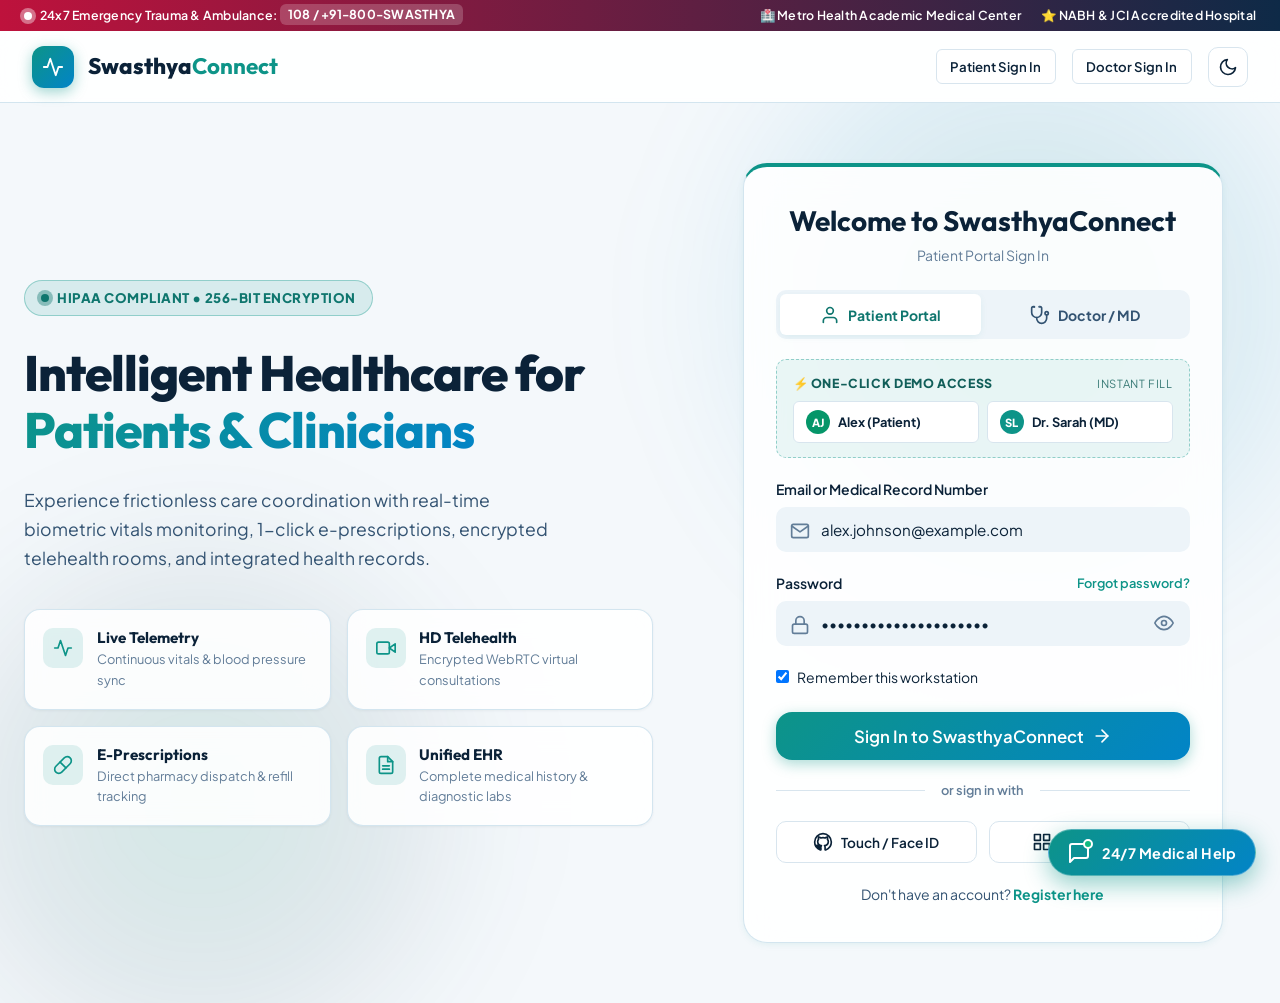
==== index.html @ ed4e7262 "style: set default theme explicitly to clean hospital light mode" ====
<!DOCTYPE html>
<html lang="en" data-theme="light">
<head>
  <meta charset="UTF-8">
  <meta name="viewport" content="width=device-width, initial-scale=1.0">
  <title>SwasthyaConnect | Modern Healthcare & Clinical Portal</title>
  <meta name="description" content="SwasthyaConnect: Unified next-generation healthcare platform for patients and physicians. Manage vitals, telehealth consultations, e-prescriptions, and medical records in real-time.">
  <link rel="stylesheet" href="css/style.css">
  <link rel="stylesheet" href="css/auth.css">
</head>
<body>

  <!-- Hospital Emergency & Accreditation Top Ticker -->
  <div class="emergency-top-ticker">
    <div class="emergency-ticker-left">
      <span class="pulse-dot" style="color: #ffffff;"></span>
      <span>24x7 Emergency Trauma & Ambulance: <strong class="emergency-ticker-phone">108 / +91-800-SWASTHYA</strong></span>
    </div>
    <div class="emergency-ticker-right">
      <span>🏥 Metro Health Academic Medical Center</span>
      <span>⭐ NABH & JCI Accredited Hospital</span>
    </div>
  </div>

  <!-- App Header -->
  <header class="app-header">
    <a href="index.html" class="brand-logo">
      <div class="brand-icon">
        <svg class="icon" style="width:22px; height:22px;" viewBox="0 0 24 24"><path d="M22 12h-4l-3 9L9 3l-3 9H2"/></svg>
      </div>
      <span>Swasthya<span style="color:var(--hospital-teal-600); font-weight:700;">Connect</span></span>
    </a>

    <div class="nav-actions">
      <a href="patient-login.html" class="btn btn-sm btn-secondary" title="Go to Patient Portal Sign In">Patient Sign In</a>
      <a href="doctor-login.html" class="btn btn-sm btn-secondary" title="Go to Doctor Portal Sign In">Doctor Sign In</a>
      <button class="btn-icon theme-toggle-btn" aria-label="Toggle Dark Mode" title="Toggle theme">
        <svg class="icon icon-moon" viewBox="0 0 24 24"><path d="M21 12.79A9 9 0 1 1 11.21 3 7 7 0 0 0 21 12.79z"/></svg>
        <svg class="icon icon-sun" style="display:none;" viewBox="0 0 24 24"><circle cx="12" cy="12" r="5"/><line x1="12" y1="1" x2="12" y2="3"/><line x1="12" y1="21" x2="12" y2="23"/><line x1="4.22" y1="4.22" x2="5.64" y2="5.64"/><line x1="18.36" y1="18.36" x2="19.78" y2="19.78"/><line x1="1" y1="12" x2="3" y2="12"/><line x1="21" y1="12" x2="23" y2="12"/><line x1="4.22" y1="19.78" x2="5.64" y2="18.36"/><line x1="18.36" y1="5.64" x2="19.78" y2="4.22"/></svg>
      </button>
    </div>
  </header>

  <!-- Main Auth Wrapper -->
  <div class="auth-wrapper">
    <div class="ambient-glow-1"></div>
    <div class="ambient-glow-2"></div>

    <main class="auth-container">
      
      <!-- Left Hero Showcase -->
      <section class="auth-hero">
        <div class="auth-hero-badge">
          <span class="pulse-dot"></span>
          <span>HIPAA COMPLIANT &bull; 256-BIT ENCRYPTION</span>
        </div>

        <h1 class="auth-hero-title">
          Intelligent Healthcare for <span class="gradient-text">Patients & Clinicians</span>
        </h1>

        <p class="auth-hero-desc">
          Experience frictionless care coordination with real-time biometric vitals monitoring, 1-click e-prescriptions, encrypted telehealth rooms, and integrated health records.
        </p>

        <div class="auth-feature-list">
          <div class="auth-feature-item">
            <div class="auth-feature-icon">
              <svg class="icon" viewBox="0 0 24 24"><path d="M22 12h-4l-3 9L9 3l-3 9H2"/></svg>
            </div>
            <div class="auth-feature-text">
              <h4>Live Telemetry</h4>
              <p>Continuous vitals & blood pressure sync</p>
            </div>
          </div>

          <div class="auth-feature-item">
            <div class="auth-feature-icon">
              <svg class="icon" viewBox="0 0 24 24"><polygon points="23 7 16 12 23 17 23 7"/><rect x="1" y="5" width="15" height="14" rx="2" ry="2"/></svg>
            </div>
            <div class="auth-feature-text">
              <h4>HD Telehealth</h4>
              <p>Encrypted WebRTC virtual consultations</p>
            </div>
          </div>

          <div class="auth-feature-item">
            <div class="auth-feature-icon">
              <svg class="icon" viewBox="0 0 24 24"><path d="m10.5 20.5 10-10a4.95 4.95 0 1 0-7-7l-10 10a4.95 4.95 0 1 0 7 7Z"/><path d="m8.5 8.5 7 7"/></svg>
            </div>
            <div class="auth-feature-text">
              <h4>E-Prescriptions</h4>
              <p>Direct pharmacy dispatch & refill tracking</p>
            </div>
          </div>

          <div class="auth-feature-item">
            <div class="auth-feature-icon">
              <svg class="icon" viewBox="0 0 24 24"><path d="M14 2H6a2 2 0 0 0-2 2v16a2 2 0 0 0 2 2h12a2 2 0 0 0 2-2V8z"/><polyline points="14 2 14 8 20 8"/><line x1="16" y1="13" x2="8" y2="13"/><line x1="16" y1="17" x2="8" y2="17"/></svg>
            </div>
            <div class="auth-feature-text">
              <h4>Unified EHR</h4>
              <p>Complete medical history & diagnostic labs</p>
            </div>
          </div>
        </div>
      </section>

      <!-- Right Auth Card -->
      <section class="auth-card-container">
        <div class="glass-panel auth-card">
          
          <div class="auth-card-header">
            <h2 class="auth-card-title">Welcome to SwasthyaConnect</h2>
            <p class="auth-card-subtitle" id="role-badge-text">Patient Portal Sign In</p>
          </div>

          <!-- Role Switcher -->
          <div class="role-tabs" role="tablist">
            <button type="button" class="role-tab-btn active" id="role-patient-btn" role="tab" aria-selected="true">
              <svg class="icon" viewBox="0 0 24 24"><path d="M20 21v-2a4 4 0 0 0-4-4H8a4 4 0 0 0-4 4v2"/><circle cx="12" cy="7" r="4"/></svg>
              <span>Patient Portal</span>
            </button>
            <button type="button" class="role-tab-btn" id="role-doctor-btn" role="tab" aria-selected="false">
              <svg class="icon" viewBox="0 0 24 24"><path d="M4.8 2.3A.3.3 0 1 0 5 2H4a2 2 0 0 0-2 2v5a6 6 0 0 0 6 6v0a6 6 0 0 0 6-6V4a2 2 0 0 0-2-2h-1a.2.2 0 1 0 .3.3"/><path d="M8 15v1a6 6 0 0 0 6 6v0a6 6 0 0 0 6-6v-4"/><circle cx="20" cy="10" r="2"/></svg>
              <span>Doctor / MD</span>
            </button>
          </div>

          <!-- Demo Quick Sign-in banner -->
          <div class="demo-quick-access">
            <div class="demo-quick-title">
              <span>⚡ One-Click Demo Access</span>
              <span style="font-size:0.7rem; font-weight:normal; opacity:0.8;">Instant Fill</span>
            </div>
            <div class="demo-buttons-grid">
              <button type="button" class="btn-demo-pill" id="demo-patient-btn">
                <span class="demo-avatar-dot dot-patient">AJ</span>
                <span>Alex (Patient)</span>
              </button>
              <button type="button" class="btn-demo-pill" id="demo-doctor-btn">
                <span class="demo-avatar-dot dot-doctor">SL</span>
                <span>Dr. Sarah (MD)</span>
              </button>
            </div>
          </div>

          <!-- Login Form -->
          <form id="login-form" autocomplete="on">
            <div class="form-group">
              <label class="form-label" for="auth-email">Email or Medical Record Number</label>
              <div class="input-with-icon">
                <span class="input-icon-left">
                  <svg class="icon" viewBox="0 0 24 24"><path d="M4 4h16c1.1 0 2 .9 2 2v12c0 1.1-.9 2-2 2H4c-1.1 0-2-.9-2-2V6c0-1.1.9-2 2-2z"/><polyline points="22,6 12,13 2,6"/></svg>
                </span>
                <input type="email" id="auth-email" class="form-control" placeholder="e.g. alex.johnson@example.com" required value="alex.johnson@example.com">
              </div>
            </div>

            <div class="form-group">
              <div class="form-label">
                <label for="auth-password">Password</label>
                <a href="#" style="font-size:0.8rem;" onclick="event.preventDefault(); PulseCareUI.openModal('forgot-modal');">Forgot password?</a>
              </div>
              <div class="input-with-icon">
                <span class="input-icon-left">
                  <svg class="icon" viewBox="0 0 24 24"><rect x="3" y="11" width="18" height="11" rx="2" ry="2"/><path d="M7 11V7a5 5 0 0 1 10 0v4"/></svg>
                </span>
                <input type="password" id="auth-password" class="form-control" placeholder="Enter your password" required value="PatientSecurePass123!">
                <button type="button" class="password-toggle-btn" id="toggle-password-btn" aria-label="Toggle password visibility">
                  <svg class="icon" viewBox="0 0 24 24"><path d="M1 12s4-8 11-8 11 8 11 8-4 8-11 8-11-8-11-8z"/><circle cx="12" cy="12" r="3"/></svg>
                </button>
              </div>
            </div>

            <div style="display:flex; align-items:center; justify-content:space-between; margin-bottom: 1.5rem; font-size: 0.875rem;">
              <label style="display:flex; align-items:center; gap: 0.5rem; cursor:pointer;">
                <input type="checkbox" id="remember-me" checked>
                <span>Remember this workstation</span>
              </label>
            </div>

            <button type="submit" class="btn btn-primary btn-lg" style="width: 100%;">
              <span>Sign In to SwasthyaConnect</span>
              <svg class="icon" viewBox="0 0 24 24"><line x1="5" y1="12" x2="19" y2="12"/><polyline points="12 5 19 12 12 19"/></svg>
            </button>
          </form>

          <div class="auth-divider">or sign in with</div>

          <div class="social-auth-grid">
            <button type="button" class="btn-social" id="biometric-login-btn">
              <svg class="icon" style="color:var(--primary-600);" viewBox="0 0 24 24"><path d="M12 2a10 10 0 0 0-10 10c0 4.42 2.87 8.17 6.84 9.5.5.08.66-.23.66-.5v-1.69c-2.77.6-3.36-1.34-3.36-1.34-.46-1.16-1.11-1.47-1.11-1.47-.91-.62.07-.6.07-.6 1 .07 1.53 1.03 1.53 1.03.87 1.52 2.34 1.07 2.91.83.1-.65.35-1.09.63-1.34-2.22-.25-4.55-1.11-4.55-4.92 0-1.11.38-2 1.03-2.71-.1-.25-.45-1.29.1-2.64 0 0 .84-.27 2.75 1.02.79-.22 1.65-.33 2.5-.33.85 0 1.71.11 2.5.33 1.91-1.29 2.75-1.02 2.75-1.02.55 1.35.2 2.39.1 2.64.65.71 1.03 1.6 1.03 2.71 0 3.82-2.34 4.66-4.57 4.91.36.31.69.92.69 1.85V21c0 .27.16.59.67.5C19.14 20.16 22 16.42 22 12A10 10 0 0 0 12 2z"/></svg>
              <span>Touch / Face ID</span>
            </button>
            <button type="button" class="btn-social" onclick="PulseCareUI.showToast('SSO Redirect', 'Redirecting to Hospital Active Directory SSO...', 'info')">
              <svg class="icon" style="color:var(--accent-emerald);" viewBox="0 0 24 24"><rect x="3" y="3" width="7" height="7"/><rect x="14" y="3" width="7" height="7"/><rect x="14" y="14" width="7" height="7"/><rect x="3" y="14" width="7" height="7"/></svg>
              <span>Hospital SSO</span>
            </button>
          </div>

          <div class="auth-footer-text">
            Don't have an account? 
            <a href="#" style="font-weight:700;" onclick="event.preventDefault(); PulseCareUI.openModal('register-modal');">Register here</a>
          </div>

        </div>
      </section>

    </main>
  </div>

  <!-- Register Modal -->
  <div class="modal-overlay" id="register-modal">
    <div class="modal-content">
      <div class="modal-header">
        <h3 class="modal-title">Create SwasthyaConnect Account</h3>
        <button class="btn-icon" data-close-modal="register-modal" aria-label="Close modal">
          <svg class="icon" viewBox="0 0 24 24"><line x1="18" y1="6" x2="6" y2="18"/><line x1="6" y1="6" x2="18" y2="18"/></svg>
        </button>
      </div>
      <form id="register-form">
        <div class="modal-body">
          <div class="form-group">
            <label class="form-label" for="reg-name">Full Legal Name</label>
            <input type="text" id="reg-name" class="form-control" placeholder="e.g. Alex Johnson" required>
          </div>
          <div class="form-group">
            <label class="form-label" for="reg-email">Email Address</label>
            <input type="email" id="reg-email" class="form-control" placeholder="name@domain.com" required>
          </div>
          <div class="form-group">
            <label class="form-label" for="reg-role">Account Type</label>
            <select id="reg-role" class="form-control">
              <option value="patient">Patient Care Portal</option>
              <option value="doctor">Doctor / Clinician Portal</option>
            </select>
          </div>
          <div class="form-group">
            <label class="form-label" for="reg-password">Create Secure Password</label>
            <input type="password" id="reg-password" class="form-control" placeholder="Minimum 8 characters with numbers & symbols" required>
          </div>
        </div>
        <div class="modal-footer">
          <button type="button" class="btn btn-secondary" data-close-modal="register-modal">Cancel</button>
          <button type="submit" class="btn btn-primary">Complete Registration</button>
        </div>
      </form>
    </div>
  </div>

  <!-- Forgot Password Modal -->
  <div class="modal-overlay" id="forgot-modal">
    <div class="modal-content">
      <div class="modal-header">
        <h3 class="modal-title">Reset Security Credentials</h3>
        <button class="btn-icon" data-close-modal="forgot-modal" aria-label="Close modal">
          <svg class="icon" viewBox="0 0 24 24"><line x1="18" y1="6" x2="6" y2="18"/><line x1="6" y1="6" x2="18" y2="18"/></svg>
        </button>
      </div>
      <div class="modal-body">
        <p style="margin-bottom: 1.25rem;">Enter the verified email address associated with your medical chart or staff ID. We will send you an encrypted verification code.</p>
        <div class="form-group">
          <label class="form-label">Registered Email</label>
          <input type="email" class="form-control" placeholder="e.g. alex.johnson@example.com" value="alex.johnson@example.com">
        </div>
      </div>
      <div class="modal-footer">
        <button type="button" class="btn btn-secondary" data-close-modal="forgot-modal">Cancel</button>
        <button type="button" class="btn btn-primary" onclick="PulseCareUI.closeModal('forgot-modal'); PulseCareUI.showToast('Reset Link Dispatched', 'Password reset instructions sent to your email inbox.', 'info');">Send Reset Link</button>
      </div>
    </div>
  </div>

  <!-- Toast Container -->
  <div id="toast-container"></div>

  <!-- Scripts -->
  <script src="js/store.js"></script>
  <script src="js/theme.js"></script>
  <script src="js/auth.js"></script>
  <script src="js/chat-assistant.js"></script>
</body>
</html>
---- css/style.css ----
/* ==========================================================================
   SwasthyaConnect - Premium Hospital & Clinical Health System Design System
   ========================================================================== */

@import url('https://fonts.googleapis.com/css2?family=Outfit:wght@400;500;600;700;800&family=Plus+Jakarta+Sans:wght@300;400;500;600;700;800&display=swap');

:root {
  /* Hospital Color Palette - Clinical Surgical Teal, Healing Emerald, Medical Sapphire & Emergency Red */
  --hospital-teal-50: #f0fdfa;
  --hospital-teal-100: #ccfbf1;
  --hospital-teal-200: #99f6e4;
  --hospital-teal-300: #5eead4;
  --hospital-teal-400: #2dd4bf;
  --hospital-teal-500: #14b8a6;
  --hospital-teal-600: #0d9488;
  --hospital-teal-700: #0f766e;
  --hospital-teal-800: #115e59;
  --hospital-teal-900: #134e4a;

  --hospital-blue: #0284c7;
  --hospital-navy: #0e2a47;
  --hospital-cross-red: #e11d48;
  --hospital-healing-green: #059669;

  /* Primary Gradients */
  --primary-gradient: linear-gradient(135deg, #0d9488 0%, #0284c7 100%);
  --primary-gradient-hover: linear-gradient(135deg, #0f766e 0%, #0369a1 100%);
  --accent-emerald-gradient: linear-gradient(135deg, #059669 0%, #10b981 100%);
  --hospital-red-gradient: linear-gradient(135deg, #e11d48 0%, #be123c 100%);
  --emergency-gradient: linear-gradient(135deg, #be123c 0%, #dc2626 100%);

  /* Neutrals - Hospital Clean Light Mode */
  --bg-body: #f4f8fb;
  --bg-surface: #ffffff;
  --bg-surface-elevated: #ffffff;
  --bg-surface-glass: rgba(255, 255, 255, 0.88);
  --bg-surface-glass-border: rgba(204, 225, 237, 0.85);
  --bg-input: #edf4f9;
  --bg-hover: #e6f2f9;

  --text-primary: #0b2238;
  --text-secondary: #335372;
  --text-muted: #627d98;
  --text-inverse: #ffffff;

  --border-light: #d8e5ee;
  --border-subtle: #b6cddc;

  /* Hospital Shadows */
  --shadow-xs: 0 1px 3px rgba(11, 34, 56, 0.05);
  --shadow-sm: 0 2px 8px -2px rgba(13, 148, 136, 0.12);
  --shadow-md: 0 8px 24px -4px rgba(11, 34, 56, 0.08);
  --shadow-lg: 0 16px 36px -6px rgba(11, 34, 56, 0.14);
  --shadow-glow: 0 0 24px rgba(13, 148, 136, 0.25);
  --shadow-cross: 0 0 16px rgba(225, 29, 72, 0.35);

  /* Radii */
  --radius-xs: 6px;
  --radius-sm: 10px;
  --radius-md: 16px;
  --radius-lg: 24px;
  --radius-full: 9999px;

  /* Transitions */
  --transition-fast: 150ms cubic-bezier(0.4, 0, 0.2, 1);
  --transition-normal: 250ms cubic-bezier(0.4, 0, 0.2, 1);
  --transition-slow: 400ms cubic-bezier(0.4, 0, 0.2, 1);

  /* Typography */
  --font-sans: 'Plus Jakarta Sans', -apple-system, BlinkMacSystemFont, 'Segoe UI', Roboto, sans-serif;
  --font-heading: 'Outfit', 'Plus Jakarta Sans', sans-serif;
}

[data-theme="dark"] {
  --bg-body: #06111c;
  --bg-surface: #0c1e30;
  --bg-surface-elevated: #132a42;
  --bg-surface-glass: rgba(12, 30, 48, 0.88);
  --bg-surface-glass-border: rgba(30, 58, 86, 0.7);
  --bg-input: #132a42;
  --bg-hover: #1b3856;

  --text-primary: #f0f7ff;
  --text-secondary: #bcd4ea;
  --text-muted: #7395b4;
  --text-inverse: #06111c;

  --border-light: #1b3856;
  --border-subtle: #294d71;

  --shadow-xs: 0 1px 2px 0 rgba(0, 0, 0, 0.4);
  --shadow-sm: 0 4px 12px -2px rgba(0, 0, 0, 0.5);
  --shadow-md: 0 10px 30px -4px rgba(0, 0, 0, 0.6);
  --shadow-lg: 0 20px 40px -8px rgba(0, 0, 0, 0.7);
  --shadow-glow: 0 0 30px rgba(13, 148, 136, 0.35);
}

/* Base Reset */
*, *::before, *::after {
  box-sizing: border-box;
  margin: 0;
  padding: 0;
}

html {
  font-size: 16px;
  scroll-behavior: smooth;
  -webkit-font-smoothing: antialiased;
}

body {
  font-family: var(--font-sans);
  background-color: var(--bg-body);
  color: var(--text-primary);
  line-height: 1.6;
  min-height: 100vh;
  transition: background-color var(--transition-normal), color var(--transition-normal);
  overflow-x: hidden;
}

/* Hospital Cross Icon Badge */
.medical-cross-icon {
  position: relative;
  display: inline-block;
  width: 20px;
  height: 20px;
}
.medical-cross-icon::before,
.medical-cross-icon::after {
  content: '';
  position: absolute;
  background: currentColor;
  border-radius: 2px;
}
.medical-cross-icon::before {
  top: 3px;
  bottom: 3px;
  left: 7px;
  right: 7px;
}
.medical-cross-icon::after {
  top: 7px;
  bottom: 7px;
  left: 3px;
  right: 3px;
}

h1, h2, h3, h4, h5, h6 {
  font-family: var(--font-heading);
  color: var(--text-primary);
  font-weight: 700;
  line-height: 1.25;
}

p {
  color: var(--text-secondary);
}

a {
  color: var(--hospital-teal-600);
  text-decoration: none;
  transition: color var(--transition-fast);
}
a:hover {
  color: var(--hospital-teal-700);
}

button, input, select, textarea {
  font-family: inherit;
  font-size: 0.95rem;
  outline: none;
  border: none;
}

button {
  cursor: pointer;
  user-select: none;
}

/* Emergency Banner Top bar */
.emergency-top-ticker {
  background: linear-gradient(90deg, #be123c 0%, #0e2a47 100%);
  color: #ffffff;
  padding: 0.35rem 1.5rem;
  font-size: 0.775rem;
  display: flex;
  align-items: center;
  justify-content: space-between;
  font-weight: 600;
  letter-spacing: 0.02em;
}

.emergency-ticker-left {
  display: flex;
  align-items: center;
  gap: 0.5rem;
}

.emergency-ticker-right {
  display: flex;
  align-items: center;
  gap: 1.25rem;
}

.emergency-ticker-phone {
  background: rgba(255, 255, 255, 0.2);
  padding: 0.15rem 0.5rem;
  border-radius: var(--radius-xs);
  font-weight: 700;
}

/* Glass Panel with Hospital Border */
.glass-panel {
  background: var(--bg-surface-glass);
  backdrop-filter: blur(18px);
  -webkit-backdrop-filter: blur(18px);
  border: 1px solid var(--bg-surface-glass-border);
  border-radius: var(--radius-md);
  box-shadow: var(--shadow-sm);
  transition: transform var(--transition-fast), box-shadow var(--transition-fast);
}

.glass-panel:hover {
  box-shadow: var(--shadow-md);
}

/* Hospital Buttons */
.btn {
  display: inline-flex;
  align-items: center;
  justify-content: center;
  gap: 0.5rem;
  padding: 0.65rem 1.25rem;
  border-radius: var(--radius-sm);
  font-weight: 600;
  font-size: 0.925rem;
  transition: all var(--transition-fast);
  text-align: center;
  white-space: nowrap;
}

.btn-primary {
  background: var(--primary-gradient);
  color: #ffffff;
  box-shadow: 0 4px 14px rgba(13, 148, 136, 0.35);
}
.btn-primary:hover {
  background: var(--primary-gradient-hover);
  transform: translateY(-2px);
  box-shadow: 0 6px 20px rgba(13, 148, 136, 0.45);
}
.btn-primary:active {
  transform: translateY(0);
}

.btn-secondary {
  background: var(--bg-surface-elevated);
  color: var(--text-primary);
  border: 1px solid var(--border-light);
}
.btn-secondary:hover {
  background: var(--bg-hover);
  border-color: var(--border-subtle);
  transform: translateY(-1px);
}

.btn-emerald {
  background: var(--accent-emerald-gradient);
  color: #ffffff;
  box-shadow: 0 4px 14px rgba(5, 150, 105, 0.35);
}
.btn-emerald:hover {
  transform: translateY(-2px);
  box-shadow: 0 6px 20px rgba(5, 150, 105, 0.45);
}

.btn-danger {
  background: var(--emergency-gradient);
  color: #ffffff;
  box-shadow: 0 4px 14px rgba(225, 29, 72, 0.35);
}
.btn-danger:hover {
  filter: brightness(1.1);
  transform: translateY(-1px);
}

.btn-outline {
  background: transparent;
  color: var(--hospital-teal-700);
  border: 1.5px solid var(--hospital-teal-600);
}
.btn-outline:hover {
  background: var(--hospital-teal-50);
  color: var(--hospital-teal-900);
}
[data-theme="dark"] .btn-outline {
  color: var(--hospital-teal-300);
  border-color: var(--hospital-teal-400);
}
[data-theme="dark"] .btn-outline:hover {
  background: rgba(13, 148, 136, 0.15);
}

.btn-sm {
  padding: 0.4rem 0.85rem;
  font-size: 0.825rem;
  border-radius: var(--radius-xs);
}

.btn-lg {
  padding: 0.85rem 1.75rem;
  font-size: 1.05rem;
  border-radius: var(--radius-md);
}

.btn-icon {
  width: 40px;
  height: 40px;
  padding: 0;
  border-radius: var(--radius-sm);
  display: flex;
  align-items: center;
  justify-content: center;
  background: var(--bg-surface-elevated);
  color: var(--text-primary);
  border: 1px solid var(--border-light);
}
.btn-icon:hover {
  background: var(--bg-hover);
  color: var(--hospital-teal-600);
}

/* Badges & Tags */
.badge {
  display: inline-flex;
  align-items: center;
  gap: 0.35rem;
  padding: 0.25rem 0.75rem;
  font-size: 0.75rem;
  font-weight: 700;
  border-radius: var(--radius-full);
  text-transform: uppercase;
  letter-spacing: 0.04em;
}

.badge-primary {
  background: rgba(13, 148, 136, 0.14);
  color: #0d9488;
}
.badge-emerald, .badge-success {
  background: rgba(5, 150, 105, 0.14);
  color: #059669;
}
.badge-amber, .badge-warning {
  background: rgba(245, 158, 11, 0.14);
  color: #d97706;
}
.badge-rose, .badge-danger {
  background: rgba(225, 29, 72, 0.14);
  color: #e11d48;
}
.badge-purple {
  background: rgba(2, 132, 199, 0.14);
  color: #0284c7;
}

.pulse-dot {
  width: 8px;
  height: 8px;
  border-radius: 50%;
  background: currentColor;
  position: relative;
}
.pulse-dot::after {
  content: '';
  position: absolute;
  top: -4px;
  left: -4px;
  width: 16px;
  height: 16px;
  border-radius: 50%;
  background: currentColor;
  opacity: 0.4;
  animation: ping 1.5s cubic-bezier(0, 0, 0.2, 1) infinite;
}

@keyframes ping {
  75%, 100% {
    transform: scale(2);
    opacity: 0;
  }
}

/* Form Controls */
.form-group {
  display: flex;
  flex-direction: column;
  gap: 0.4rem;
  margin-bottom: 1.25rem;
  text-align: left;
}

.form-label {
  font-size: 0.875rem;
  font-weight: 600;
  color: var(--text-primary);
  display: flex;
  align-items: center;
  justify-content: space-between;
}

.form-control {
  width: 100%;
  padding: 0.75rem 1rem;
  border-radius: var(--radius-sm);
  background: var(--bg-input);
  border: 1.5px solid transparent;
  color: var(--text-primary);
  font-size: 0.95rem;
  transition: all var(--transition-fast);
}

.form-control:focus {
  background: var(--bg-surface);
  border-color: var(--hospital-teal-600);
  box-shadow: 0 0 0 3px rgba(13, 148, 136, 0.2);
}

.form-control::placeholder {
  color: var(--text-muted);
}

/* Modals */
.modal-overlay {
  position: fixed;
  inset: 0;
  background: rgba(6, 17, 28, 0.7);
  backdrop-filter: blur(8px);
  -webkit-backdrop-filter: blur(8px);
  display: flex;
  align-items: center;
  justify-content: center;
  z-index: 1000;
  opacity: 0;
  pointer-events: none;
  transition: opacity var(--transition-normal);
  padding: 1rem;
}

.modal-overlay.active {
  opacity: 1;
  pointer-events: auto;
}

.modal-content {
  background: var(--bg-surface);
  border: 1px solid var(--border-light);
  border-radius: var(--radius-lg);
  max-width: 580px;
  width: 100%;
  max-height: 90vh;
  overflow-y: auto;
  box-shadow: var(--shadow-lg);
  transform: translateY(20px) scale(0.97);
  transition: transform var(--transition-normal);
}

.modal-overlay.active .modal-content {
  transform: translateY(0) scale(1);
}

.modal-header {
  padding: 1.25rem 1.5rem;
  border-bottom: 1px solid var(--border-light);
  display: flex;
  align-items: center;
  justify-content: space-between;
}

.modal-title {
  font-size: 1.25rem;
  font-weight: 700;
}

.modal-body {
  padding: 1.5rem;
}

.modal-footer {
  padding: 1rem 1.5rem;
  border-top: 1px solid var(--border-light);
  display: flex;
  justify-content: flex-end;
  gap: 0.75rem;
}

/* Toast Notification */
#toast-container {
  position: fixed;
  bottom: 24px;
  right: 24px;
  display: flex;
  flex-direction: column;
  gap: 12px;
  z-index: 2000;
  pointer-events: none;
}

.toast {
  pointer-events: auto;
  min-width: 300px;
  max-width: 420px;
  padding: 1rem 1.25rem;
  background: var(--bg-surface-elevated);
  border: 1px solid var(--border-light);
  border-radius: var(--radius-md);
  box-shadow: var(--shadow-md);
  display: flex;
  align-items: flex-start;
  gap: 0.75rem;
  transform: translateX(120%);
  transition: transform var(--transition-normal), opacity var(--transition-normal);
  opacity: 0;
}

.toast.show {
  transform: translateX(0);
  opacity: 1;
}

.toast-icon {
  width: 24px;
  height: 24px;
  flex-shrink: 0;
}
.toast.toast-success .toast-icon { color: var(--hospital-healing-green); }
.toast.toast-error .toast-icon { color: var(--hospital-cross-red); }
.toast.toast-info .toast-icon { color: var(--hospital-teal-600); }

.toast-content {
  flex: 1;
}

.toast-title {
  font-weight: 700;
  font-size: 0.9rem;
  margin-bottom: 2px;
  color: var(--text-primary);
}

.toast-message {
  font-size: 0.825rem;
  color: var(--text-secondary);
}

/* Hospital Navigation Header */
.app-header {
  position: sticky;
  top: 0;
  z-index: 100;
  background: var(--bg-surface-glass);
  backdrop-filter: blur(16px);
  -webkit-backdrop-filter: blur(16px);
  border-bottom: 1px solid var(--bg-surface-glass-border);
  height: 72px;
  display: flex;
  align-items: center;
  justify-content: space-between;
  padding: 0 2rem;
  transition: background-color var(--transition-normal);
}

.brand-logo {
  display: flex;
  align-items: center;
  gap: 0.85rem;
  font-family: var(--font-heading);
  font-size: 1.4rem;
  font-weight: 800;
  color: var(--text-primary);
  text-decoration: none;
}

.brand-icon {
  width: 42px;
  height: 42px;
  border-radius: 12px;
  background: var(--primary-gradient);
  display: flex;
  align-items: center;
  justify-content: center;
  color: #ffffff;
  box-shadow: 0 4px 14px rgba(13, 148, 136, 0.4);
}

.nav-actions {
  display: flex;
  align-items: center;
  gap: 1rem;
}

/* SVG Utilities */
.icon {
  display: inline-block;
  width: 1.25rem;
  height: 1.25rem;
  stroke-width: 2;
  stroke: currentColor;
  fill: none;
  stroke-linecap: round;
  stroke-linejoin: round;
  vertical-align: middle;
}

/* Animations */
@keyframes fadeIn {
  from { opacity: 0; transform: translateY(8px); }
  to { opacity: 1; transform: translateY(0); }
}

.animate-fade-in {
  animation: fadeIn 0.4s ease-out forwards;
}

/* Responsive adjustments */
@media (max-width: 768px) {
  .app-header {
    padding: 0 1rem;
    height: 64px;
  }
  .emergency-top-ticker {
    display: none;
  }
  #toast-container {
    left: 16px;
    right: 16px;
    bottom: 16px;
  }
  .toast {
    min-width: unset;
    width: 100%;
  }
}
---- css/auth.css ----
/* ==========================================================================
   SwasthyaConnect - Hospital Authentication Gateway Styles (css/auth.css)
   ========================================================================== */

.auth-wrapper {
  min-height: 100vh;
  display: flex;
  position: relative;
  overflow: hidden;
  background: var(--bg-body);
}

/* Ambient Hospital Cyan & Surgical Teal Glows */
.ambient-glow-1 {
  position: absolute;
  width: 700px;
  height: 700px;
  top: -150px;
  right: -100px;
  background: radial-gradient(circle, rgba(13, 148, 136, 0.18) 0%, rgba(2, 132, 199, 0.08) 50%, transparent 70%);
  border-radius: 50%;
  filter: blur(60px);
  pointer-events: none;
  z-index: 0;
  animation: floatOrb 12s ease-in-out infinite alternate;
}

.ambient-glow-2 {
  position: absolute;
  width: 600px;
  height: 600px;
  bottom: -100px;
  left: -100px;
  background: radial-gradient(circle, rgba(5, 150, 105, 0.15) 0%, rgba(14, 42, 71, 0.08) 50%, transparent 70%);
  border-radius: 50%;
  filter: blur(60px);
  pointer-events: none;
  z-index: 0;
  animation: floatOrb 10s ease-in-out infinite alternate-reverse;
}

@keyframes floatOrb {
  0% { transform: translateY(0) scale(1); }
  100% { transform: translateY(40px) scale(1.08); }
}

/* Grid Layout */
.auth-container {
  position: relative;
  z-index: 1;
  width: 100%;
  max-width: 1280px;
  margin: 0 auto;
  padding: 2.5rem 1.5rem;
  display: grid;
  grid-template-columns: 1.15fr 1fr;
  gap: 3.5rem;
  align-items: center;
  min-height: 100vh;
}

/* Left Hero Showcase */
.auth-hero {
  display: flex;
  flex-direction: column;
  gap: 1.75rem;
  padding: 1rem 0;
}

.auth-hero-badge {
  display: inline-flex;
  align-items: center;
  gap: 0.5rem;
  padding: 0.4rem 1rem;
  background: rgba(13, 148, 136, 0.12);
  border: 1.5px solid rgba(13, 148, 136, 0.35);
  border-radius: var(--radius-full);
  color: var(--hospital-teal-700);
  font-size: 0.825rem;
  font-weight: 800;
  letter-spacing: 0.04em;
  width: fit-content;
}
[data-theme="dark"] .auth-hero-badge {
  color: var(--hospital-teal-300);
  background: rgba(13, 148, 136, 0.2);
}

.auth-hero-title {
  font-size: 3.1rem;
  font-weight: 800;
  letter-spacing: -0.02em;
  line-height: 1.15;
}

.auth-hero-title .gradient-text {
  background: var(--primary-gradient);
  -webkit-background-clip: text;
  -webkit-text-fill-color: transparent;
}

.auth-hero-desc {
  font-size: 1.1rem;
  line-height: 1.65;
  color: var(--text-secondary);
  max-width: 540px;
}

.auth-feature-list {
  display: grid;
  grid-template-columns: repeat(2, 1fr);
  gap: 1rem;
  margin-top: 0.5rem;
}

.auth-feature-item {
  display: flex;
  align-items: flex-start;
  gap: 0.85rem;
  padding: 1.15rem;
  background: var(--bg-surface-glass);
  border: 1px solid var(--bg-surface-glass-border);
  border-radius: var(--radius-md);
  backdrop-filter: blur(12px);
  box-shadow: var(--shadow-xs);
  transition: transform var(--transition-fast), border-color var(--transition-fast);
}

.auth-feature-item:hover {
  transform: translateY(-2px);
  border-color: var(--hospital-teal-400);
}

.auth-feature-icon {
  width: 40px;
  height: 40px;
  border-radius: 10px;
  background: rgba(13, 148, 136, 0.12);
  color: var(--hospital-teal-600);
  display: flex;
  align-items: center;
  justify-content: center;
  flex-shrink: 0;
}

.auth-feature-text h4 {
  font-size: 0.95rem;
  margin-bottom: 2px;
}
.auth-feature-text p {
  font-size: 0.8rem;
  color: var(--text-muted);
}

/* Right Auth Card */
.auth-card-container {
  display: flex;
  flex-direction: column;
  gap: 1.5rem;
  max-width: 480px;
  margin: 0 auto;
  width: 100%;
}

.auth-card {
  padding: 2.25rem 2rem;
  position: relative;
  overflow: hidden;
  border-radius: var(--radius-lg);
  border-top: 4px solid var(--hospital-teal-600);
}

.auth-card-header {
  margin-bottom: 1.5rem;
  text-align: center;
}

.auth-card-title {
  font-size: 1.75rem;
  margin-bottom: 0.35rem;
}

.auth-card-subtitle {
  font-size: 0.875rem;
  color: var(--text-muted);
}

/* Role Selector Segmented Tabs */
.role-tabs {
  display: grid;
  grid-template-columns: repeat(2, 1fr);
  background: var(--bg-input);
  padding: 4px;
  border-radius: var(--radius-sm);
  margin-bottom: 1.25rem;
  gap: 4px;
}

.role-tab-btn {
  display: flex;
  align-items: center;
  justify-content: center;
  gap: 0.5rem;
  padding: 0.65rem 1rem;
  border-radius: var(--radius-xs);
  background: transparent;
  color: var(--text-secondary);
  font-weight: 700;
  font-size: 0.875rem;
  transition: all var(--transition-fast);
}

.role-tab-btn.active {
  background: var(--bg-surface);
  color: var(--hospital-teal-700);
  box-shadow: var(--shadow-sm);
}

[data-theme="dark"] .role-tab-btn.active {
  color: var(--hospital-teal-300);
}

/* Quick Demo Switcher Banner */
.demo-quick-access {
  background: rgba(13, 148, 136, 0.08);
  border: 1.5px dashed rgba(13, 148, 136, 0.4);
  border-radius: var(--radius-sm);
  padding: 0.85rem 1rem;
  margin-bottom: 1.25rem;
}

.demo-quick-title {
  font-size: 0.775rem;
  text-transform: uppercase;
  letter-spacing: 0.05em;
  font-weight: 800;
  color: var(--hospital-teal-800);
  margin-bottom: 0.5rem;
  display: flex;
  align-items: center;
  justify-content: space-between;
}
[data-theme="dark"] .demo-quick-title {
  color: var(--hospital-teal-300);
}

.demo-buttons-grid {
  display: grid;
  grid-template-columns: 1fr 1fr;
  gap: 0.5rem;
}

.btn-demo-pill {
  display: flex;
  align-items: center;
  gap: 0.5rem;
  padding: 0.5rem 0.75rem;
  background: var(--bg-surface);
  border: 1px solid var(--border-light);
  border-radius: var(--radius-xs);
  font-size: 0.8rem;
  font-weight: 700;
  color: var(--text-primary);
  transition: all var(--transition-fast);
  text-align: left;
}

.btn-demo-pill:hover {
  border-color: var(--hospital-teal-600);
  background: var(--hospital-teal-50);
  color: var(--hospital-teal-900);
}

[data-theme="dark"] .btn-demo-pill:hover {
  background: rgba(13, 148, 136, 0.2);
  color: var(--hospital-teal-200);
}

.demo-avatar-dot {
  width: 24px;
  height: 24px;
  border-radius: 50%;
  display: flex;
  align-items: center;
  justify-content: center;
  font-size: 0.7rem;
  font-weight: 800;
  color: #fff;
  flex-shrink: 0;
}
.dot-doctor { background: var(--hospital-teal-600); }
.dot-patient { background: var(--hospital-healing-green); }

/* Input with icon wrapper */
.input-with-icon {
  position: relative;
  display: flex;
  align-items: center;
}

.input-with-icon .input-icon-left {
  position: absolute;
  left: 14px;
  color: var(--text-muted);
  pointer-events: none;
}

.input-with-icon .form-control {
  padding-left: 2.75rem;
  padding-right: 2.75rem;
}

.password-toggle-btn {
  position: absolute;
  right: 12px;
  background: none;
  border: none;
  color: var(--text-muted);
  cursor: pointer;
  padding: 4px;
  display: flex;
  align-items: center;
  justify-content: center;
}
.password-toggle-btn:hover {
  color: var(--text-primary);
}

/* Social Login Divider */
.auth-divider {
  display: flex;
  align-items: center;
  gap: 1rem;
  margin: 1.25rem 0;
  color: var(--text-muted);
  font-size: 0.8rem;
  font-weight: 600;
}

.auth-divider::before, .auth-divider::after {
  content: '';
  flex: 1;
  height: 1px;
  background: var(--border-light);
}

.social-auth-grid {
  display: grid;
  grid-template-columns: 1fr 1fr;
  gap: 0.75rem;
}

.btn-social {
  display: flex;
  align-items: center;
  justify-content: center;
  gap: 0.5rem;
  padding: 0.65rem;
  background: var(--bg-surface-elevated);
  border: 1px solid var(--border-light);
  border-radius: var(--radius-sm);
  font-weight: 600;
  font-size: 0.85rem;
  color: var(--text-primary);
  transition: all var(--transition-fast);
}

.btn-social:hover {
  background: var(--bg-hover);
  border-color: var(--border-subtle);
}

.auth-footer-text {
  text-align: center;
  font-size: 0.875rem;
  margin-top: 1.25rem;
  color: var(--text-secondary);
}

/* Responsive */
@media (max-width: 960px) {
  .auth-container {
    grid-template-columns: 1fr;
    gap: 2rem;
    padding-top: 1rem;
  }
  .auth-hero {
    text-align: center;
    align-items: center;
  }
  .auth-hero-desc {
    margin: 0 auto;
  }
  .auth-feature-list {
    width: 100%;
    max-width: 520px;
  }
  .auth-hero-title {
    font-size: 2.35rem;
  }
}

@media (max-width: 480px) {
  .auth-feature-list {
    grid-template-columns: 1fr;
  }
  .demo-buttons-grid {
    grid-template-columns: 1fr;
  }
  .social-auth-grid {
    grid-template-columns: 1fr;
  }
}
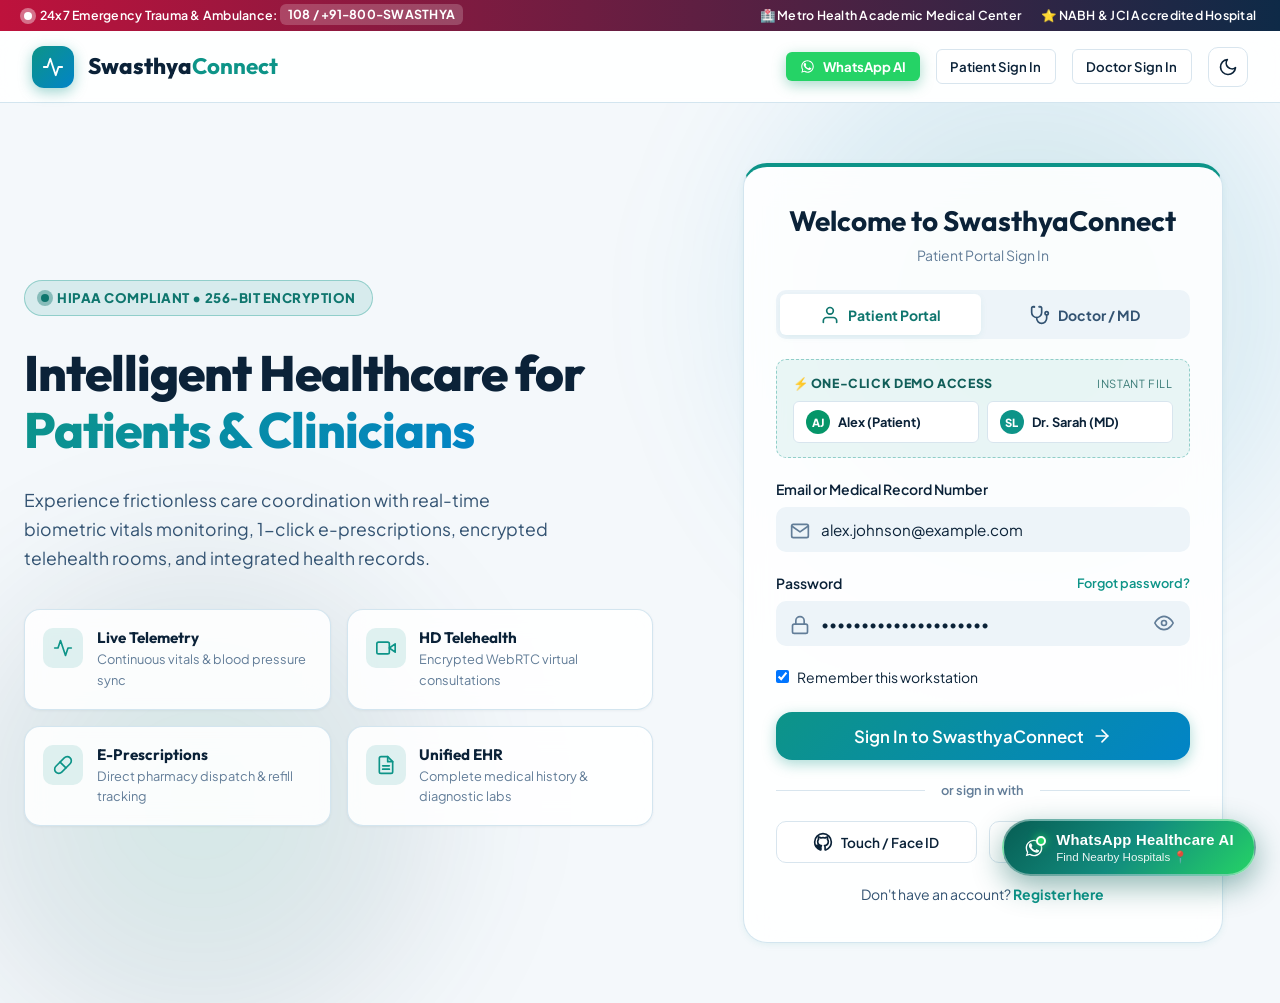
==== commit af95d1e8: "Integrate WhatsApp AI Healthcare Assistant with real GPS geolocation, OSM Overpass POI search, and W" ====
--- a/index.html
+++ b/index.html
@@ -4,7 +4,10 @@
   <meta charset="UTF-8">
   <meta name="viewport" content="width=device-width, initial-scale=1.0">
   <title>SwasthyaConnect | Modern Healthcare & Clinical Portal</title>
-  <meta name="description" content="SwasthyaConnect: Unified next-generation healthcare platform for patients and physicians. Manage vitals, telehealth consultations, e-prescriptions, and medical records in real-time.">
+  <meta name="theme-color" content="#0d9488">
+  <meta name="apple-mobile-web-app-capable" content="yes">
+  <meta name="apple-mobile-web-app-status-bar-style" content="default">
+  <link rel="manifest" href="manifest.json">
   <link rel="stylesheet" href="css/style.css">
   <link rel="stylesheet" href="css/auth.css">
 </head>
@@ -32,6 +35,10 @@
     </a>
 
     <div class="nav-actions">
+      <button class="btn btn-sm btn-emerald" onclick="if(window.SwasthyaWhatsAppAI) window.SwasthyaWhatsAppAI.openAssistant();" style="background:#25d366; border-color:#25d366; color:#ffffff; font-weight:700;" title="Open WhatsApp AI Healthcare Assistant">
+        <svg class="wa-icon" viewBox="0 0 24 24" style="fill:#ffffff; width:15px; height:15px;"><path d="M17.472 14.382c-.301-.15-1.78-.878-2.056-.979-.275-.1-.475-.15-.675.15-.2.3-.776.979-.951 1.18-.175.2-.35.225-.651.075-.3-.15-1.267-.467-2.414-1.489-.893-.796-1.496-1.78-1.671-2.08-.175-.3-.019-.462.131-.611.136-.134.301-.35.451-.525.15-.175.2-.3.3-.5.1-.2.05-.375-.025-.525-.075-.15-.675-1.625-.925-2.225-.244-.585-.492-.505-.675-.514-.175-.009-.375-.009-.575-.009s-.525.075-.8.375c-.275.3-1.05 1.025-1.05 2.5s1.075 2.9 1.225 3.1c.15.2 2.115 3.23 5.124 4.53.716.31 1.275.495 1.71.634.72.229 1.375.197 1.892.12.576-.086 1.78-.727 2.03-1.429.25-.702.25-1.303.175-1.429-.075-.126-.275-.201-.576-.351zM12.004 2C6.48 2 2 6.48 2 12.004c0 1.947.558 3.766 1.523 5.309L2.1 21.9l4.747-1.397A9.954 9.954 0 0 0 12.004 22c5.524 0 10.004-4.48 10.004-10.004C22.008 6.48 17.528 2 12.004 2zm0 18.292c-1.644 0-3.173-.487-4.464-1.326l-.32-.208-2.82.83.844-2.738-.228-.337A8.257 8.257 0 0 1 3.712 12c0-4.572 3.72-8.292 8.292-8.292s8.292 3.72 8.292 8.292-3.72 8.292-8.292 8.292z"/></svg>
+        <span>WhatsApp AI</span>
+      </button>
       <a href="patient-login.html" class="btn btn-sm btn-secondary" title="Go to Patient Portal Sign In">Patient Sign In</a>
       <a href="doctor-login.html" class="btn btn-sm btn-secondary" title="Go to Doctor Portal Sign In">Doctor Sign In</a>
       <button class="btn-icon theme-toggle-btn" aria-label="Toggle Dark Mode" title="Toggle theme">
@@ -277,6 +284,7 @@
 
   <!-- Scripts -->
   <script src="js/store.js"></script>
+  <script src="js/offline-manager.js"></script>
   <script src="js/theme.js"></script>
   <script src="js/auth.js"></script>
   <script src="js/chat-assistant.js"></script>
--- a/css/style.css
+++ b/css/style.css
@@ -599,7 +599,6 @@
   gap: 1rem;
 }
 
-/* SVG Utilities */
 .icon {
   display: inline-block;
   width: 1.25rem;
@@ -609,6 +608,15 @@
   fill: none;
   stroke-linecap: round;
   stroke-linejoin: round;
+  vertical-align: middle;
+}
+
+.wa-icon, .icon-wa {
+  display: inline-block;
+  width: 1.25rem;
+  height: 1.25rem;
+  fill: currentColor !important;
+  stroke: none !important;
   vertical-align: middle;
 }
 
@@ -641,3 +649,177 @@
     width: 100%;
   }
 }
+
+/* ==========================================================================
+   OFFLINE-FIRST & LOW-INTERNET / DATA SAVER DESIGN STYLES
+   ========================================================================== */
+
+/* Connection Status Banner (Top Floating / Sticky) */
+.connection-status-banner {
+  display: flex;
+  align-items: center;
+  justify-content: space-between;
+  padding: 0.6rem 1.25rem;
+  font-size: 0.85rem;
+  font-weight: 600;
+  transition: all var(--transition-normal);
+  z-index: 999;
+  border-bottom: 1px solid rgba(0, 0, 0, 0.08);
+}
+
+.connection-status-banner.status-online {
+  background: linear-gradient(90deg, #ecfdf5 0%, #f0fdfa 100%);
+  color: #065f46;
+  border-bottom-color: #a7f3d0;
+}
+
+.connection-status-banner.status-poor {
+  background: linear-gradient(90deg, #fffbeb 0%, #fef3c7 100%);
+  color: #92400e;
+  border-bottom-color: #fde68a;
+}
+
+.connection-status-banner.status-offline {
+  background: linear-gradient(90deg, #fff1f2 0%, #ffe4e6 100%);
+  color: #9f1239;
+  border-bottom-color: #fecdd3;
+  animation: pulseOffline 2s infinite ease-in-out;
+}
+
+@keyframes pulseOffline {
+  0%, 100% { opacity: 1; }
+  50% { opacity: 0.88; }
+}
+
+.connection-banner-content {
+  display: flex;
+  align-items: center;
+  gap: 0.75rem;
+  flex-wrap: wrap;
+}
+
+.status-dot-indicator {
+  width: 10px;
+  height: 10px;
+  border-radius: 50%;
+  display: inline-block;
+}
+
+.status-online .status-dot-indicator {
+  background: #10b981;
+  box-shadow: 0 0 8px rgba(16, 185, 129, 0.8);
+}
+
+.status-poor .status-dot-indicator {
+  background: #f59e0b;
+  box-shadow: 0 0 8px rgba(245, 158, 11, 0.8);
+}
+
+.status-offline .status-dot-indicator {
+  background: #e11d48;
+  box-shadow: 0 0 8px rgba(225, 29, 72, 0.8);
+}
+
+/* Offline timestamp badge */
+.offline-timestamp-label {
+  font-size: 0.775rem;
+  color: var(--text-muted);
+  display: inline-block;
+}
+
+/* Offline Notice Tag for disabled actions */
+.offline-notice-tag {
+  display: inline-flex;
+  align-items: center;
+  gap: 0.35rem;
+  background: rgba(225, 29, 72, 0.1);
+  color: var(--hospital-cross-red);
+  padding: 0.25rem 0.5rem;
+  border-radius: var(--radius-xs);
+  font-size: 0.75rem;
+  font-weight: 700;
+}
+
+/* Data Saver Mode Styles (body[data-saver="true"]) */
+body[data-saver="true"] {
+  --shadow-lg: 0 2px 4px rgba(0, 0, 0, 0.08);
+  --shadow-md: 0 1px 3px rgba(0, 0, 0, 0.05);
+  --shadow-glow: none;
+}
+
+body[data-saver="true"] * {
+  animation-duration: 0.001ms !important;
+  animation-iteration-count: 1 !important;
+  transition-duration: 0.001ms !important;
+}
+
+body[data-saver="true"] .brand-icon,
+body[data-saver="true"] .pulse-dot {
+  animation: none !important;
+  box-shadow: none !important;
+}
+
+body[data-saver="true"] .glass-panel,
+body[data-saver="true"] .portal-card {
+  backdrop-filter: none !important;
+  -webkit-backdrop-filter: none !important;
+}
+
+/* ==========================================================================
+   Leaflet Custom Markers & Interactive Pins
+   ========================================================================== */
+
+.leaflet-div-icon {
+  background: transparent !important;
+  border: none !important;
+}
+
+.custom-user-marker,
+.custom-fac-marker {
+  background: transparent !important;
+  border: none !important;
+  display: flex !important;
+  align-items: center !important;
+  justify-content: center !important;
+}
+
+.custom-fac-pin {
+  width: 28px;
+  height: 28px;
+  border-radius: 50% 50% 50% 0;
+  transform: rotate(-45deg);
+  display: flex;
+  align-items: center;
+  justify-content: center;
+  border: 2px solid #ffffff;
+  box-shadow: 0 4px 12px rgba(0, 0, 0, 0.4);
+  cursor: pointer;
+  transition: transform 0.18s cubic-bezier(0.34, 1.56, 0.64, 1);
+}
+
+.custom-fac-pin:hover {
+  transform: rotate(-45deg) scale(1.25);
+  box-shadow: 0 6px 16px rgba(0, 0, 0, 0.5);
+  z-index: 9999;
+}
+
+.custom-fac-pin-inner {
+  width: 9px;
+  height: 9px;
+  background: #ffffff;
+  border-radius: 50%;
+  box-shadow: 0 1px 3px rgba(0, 0, 0, 0.2);
+}
+
+.leaflet-popup-content-wrapper {
+  border-radius: var(--radius-sm);
+  box-shadow: var(--shadow-lg);
+  padding: 0;
+}
+
+.leaflet-popup-content {
+  margin: 12px 14px;
+  line-height: 1.4;
+}
+
+
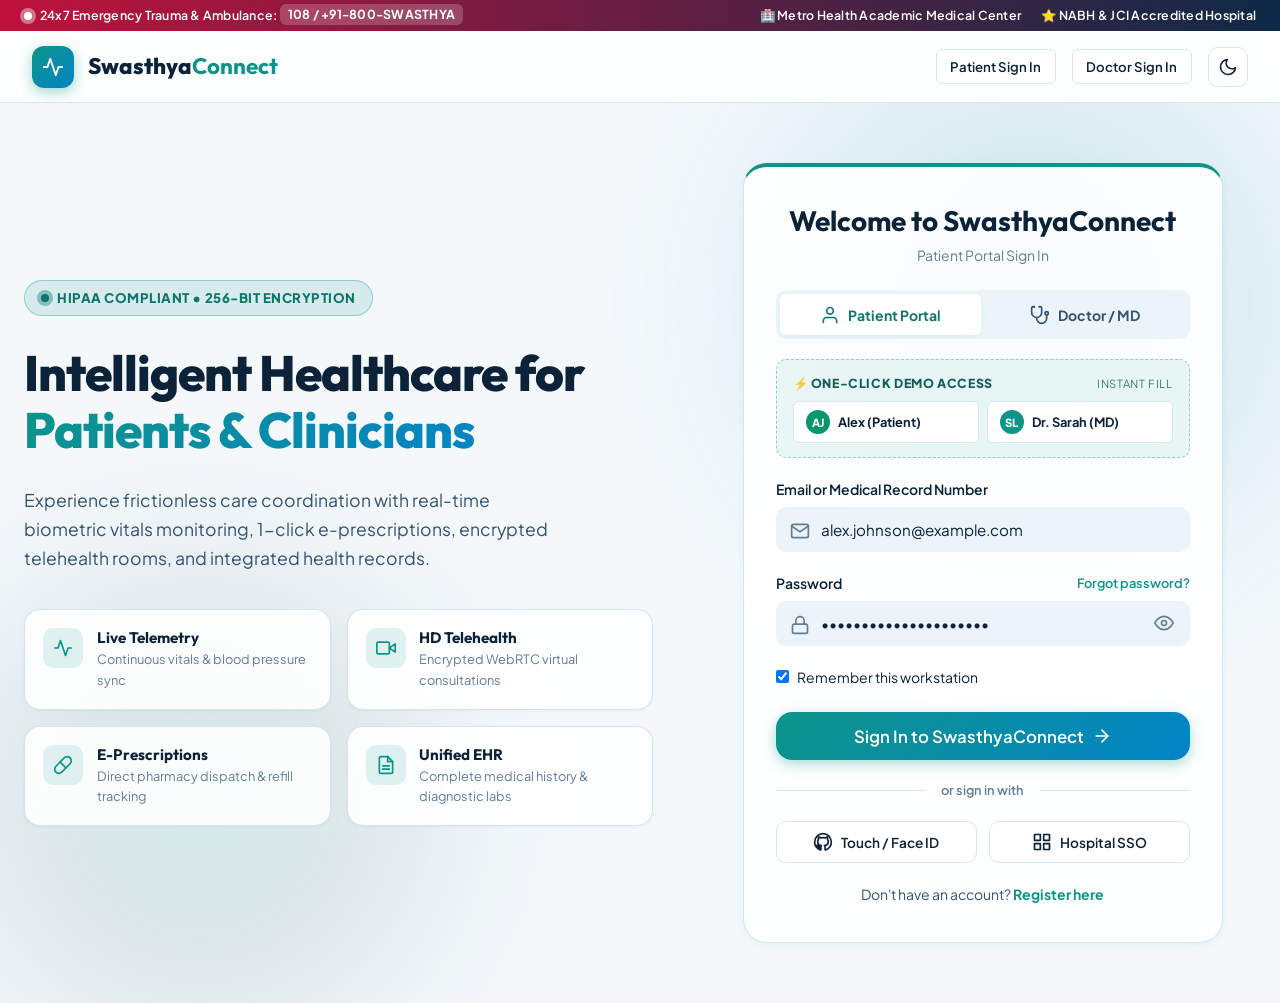
==== commit 1f709de2: "Restrict WhatsApp AI Healthcare chat assistant to show ONLY when logged into the Patient Portal" ====
--- a/index.html
+++ b/index.html
@@ -35,10 +35,6 @@
     </a>
 
     <div class="nav-actions">
-      <button class="btn btn-sm btn-emerald" onclick="if(window.SwasthyaWhatsAppAI) window.SwasthyaWhatsAppAI.openAssistant();" style="background:#25d366; border-color:#25d366; color:#ffffff; font-weight:700;" title="Open WhatsApp AI Healthcare Assistant">
-        <svg class="wa-icon" viewBox="0 0 24 24" style="fill:#ffffff; width:15px; height:15px;"><path d="M17.472 14.382c-.301-.15-1.78-.878-2.056-.979-.275-.1-.475-.15-.675.15-.2.3-.776.979-.951 1.18-.175.2-.35.225-.651.075-.3-.15-1.267-.467-2.414-1.489-.893-.796-1.496-1.78-1.671-2.08-.175-.3-.019-.462.131-.611.136-.134.301-.35.451-.525.15-.175.2-.3.3-.5.1-.2.05-.375-.025-.525-.075-.15-.675-1.625-.925-2.225-.244-.585-.492-.505-.675-.514-.175-.009-.375-.009-.575-.009s-.525.075-.8.375c-.275.3-1.05 1.025-1.05 2.5s1.075 2.9 1.225 3.1c.15.2 2.115 3.23 5.124 4.53.716.31 1.275.495 1.71.634.72.229 1.375.197 1.892.12.576-.086 1.78-.727 2.03-1.429.25-.702.25-1.303.175-1.429-.075-.126-.275-.201-.576-.351zM12.004 2C6.48 2 2 6.48 2 12.004c0 1.947.558 3.766 1.523 5.309L2.1 21.9l4.747-1.397A9.954 9.954 0 0 0 12.004 22c5.524 0 10.004-4.48 10.004-10.004C22.008 6.48 17.528 2 12.004 2zm0 18.292c-1.644 0-3.173-.487-4.464-1.326l-.32-.208-2.82.83.844-2.738-.228-.337A8.257 8.257 0 0 1 3.712 12c0-4.572 3.72-8.292 8.292-8.292s8.292 3.72 8.292 8.292-3.72 8.292-8.292 8.292z"/></svg>
-        <span>WhatsApp AI</span>
-      </button>
       <a href="patient-login.html" class="btn btn-sm btn-secondary" title="Go to Patient Portal Sign In">Patient Sign In</a>
       <a href="doctor-login.html" class="btn btn-sm btn-secondary" title="Go to Doctor Portal Sign In">Doctor Sign In</a>
       <button class="btn-icon theme-toggle-btn" aria-label="Toggle Dark Mode" title="Toggle theme">
@@ -287,6 +283,5 @@
   <script src="js/offline-manager.js"></script>
   <script src="js/theme.js"></script>
   <script src="js/auth.js"></script>
-  <script src="js/chat-assistant.js"></script>
 </body>
 </html>
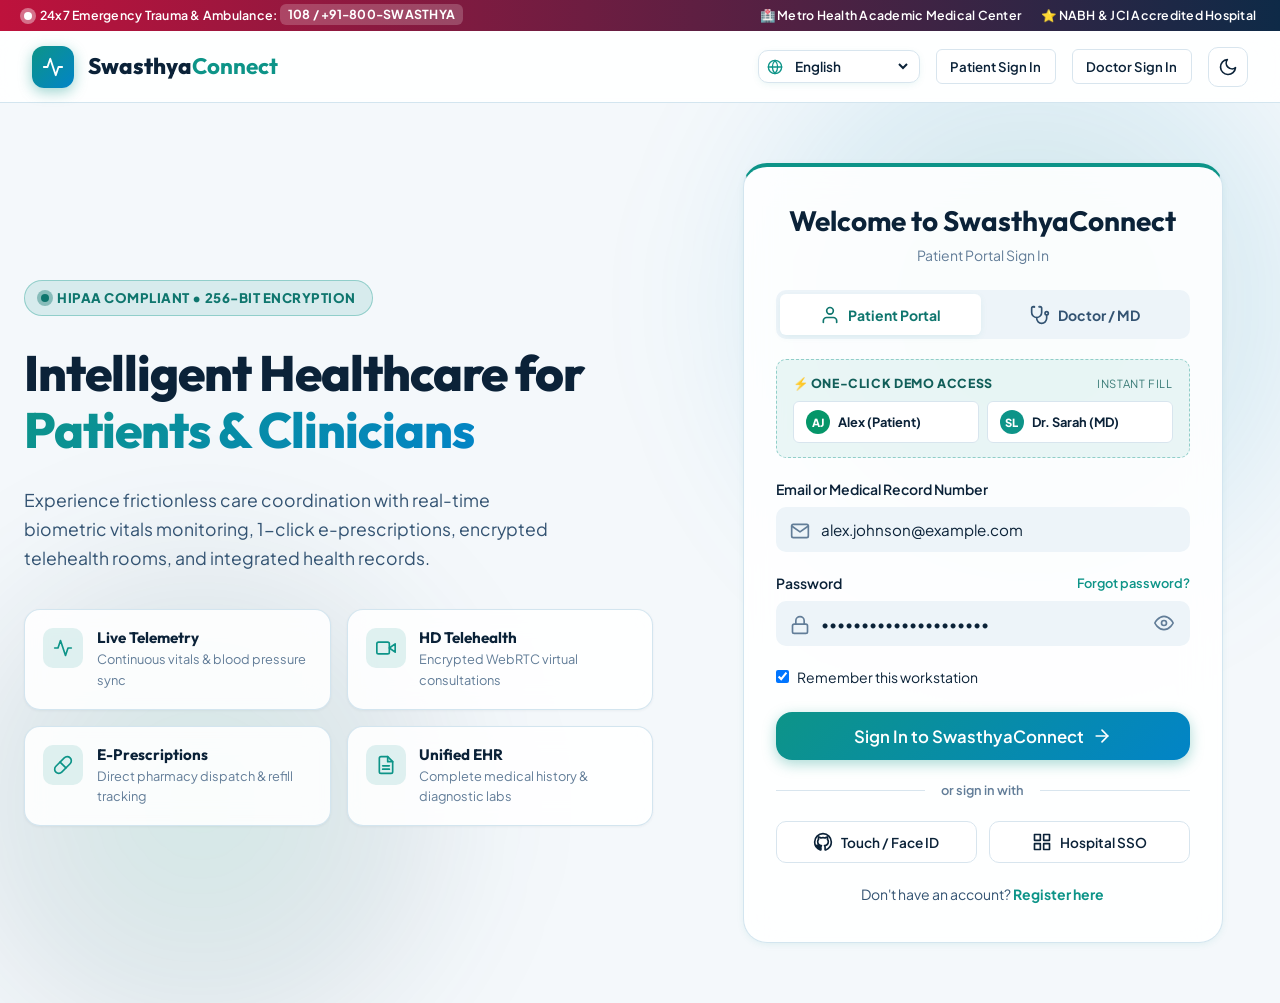
==== commit 05fb5031: "Add full Telugu (తెలుగు) and Hindi (हिंदी) language support across the website" ====
--- a/index.html
+++ b/index.html
@@ -35,8 +35,22 @@
     </a>
 
     <div class="nav-actions">
-      <a href="patient-login.html" class="btn btn-sm btn-secondary" title="Go to Patient Portal Sign In">Patient Sign In</a>
-      <a href="doctor-login.html" class="btn btn-sm btn-secondary" title="Go to Doctor Portal Sign In">Doctor Sign In</a>
+      <!-- Language Switcher (English, Hindi, Telugu) -->
+      <div class="lang-switcher-wrap" title="Change Language / भाषा बदलें / భాషను మార్చండి">
+        <svg class="icon lang-globe-icon" viewBox="0 0 24 24" style="width:16px; height:16px; margin-right:4px;">
+          <circle cx="12" cy="12" r="10"></circle>
+          <line x1="2" y1="12" x2="22" y2="12"></line>
+          <path d="M12 2a15.3 15.3 0 0 1 4 10 15.3 15.3 0 0 1-4 10 15.3 15.3 0 0 1-4-10 15.3 15.3 0 0 1 4-10z"></path>
+        </svg>
+        <select id="nav-lang-select" class="swasthya-lang-dropdown" onchange="SwasthyaI18n.setLanguage(this.value)" aria-label="Select Language">
+          <option value="en">English</option>
+          <option value="hi">हिंदी (Hindi)</option>
+          <option value="te">తెలుగు (Telugu)</option>
+        </select>
+      </div>
+
+      <a href="patient-login.html" class="btn btn-sm btn-secondary" title="Go to Patient Portal Sign In" data-i18n="navPatientSignIn">Patient Sign In</a>
+      <a href="doctor-login.html" class="btn btn-sm btn-secondary" title="Go to Doctor Portal Sign In" data-i18n="navDoctorSignIn">Doctor Sign In</a>
       <button class="btn-icon theme-toggle-btn" aria-label="Toggle Dark Mode" title="Toggle theme">
         <svg class="icon icon-moon" viewBox="0 0 24 24"><path d="M21 12.79A9 9 0 1 1 11.21 3 7 7 0 0 0 21 12.79z"/></svg>
         <svg class="icon icon-sun" style="display:none;" viewBox="0 0 24 24"><circle cx="12" cy="12" r="5"/><line x1="12" y1="1" x2="12" y2="3"/><line x1="12" y1="21" x2="12" y2="23"/><line x1="4.22" y1="4.22" x2="5.64" y2="5.64"/><line x1="18.36" y1="18.36" x2="19.78" y2="19.78"/><line x1="1" y1="12" x2="3" y2="12"/><line x1="21" y1="12" x2="23" y2="12"/><line x1="4.22" y1="19.78" x2="5.64" y2="18.36"/><line x1="18.36" y1="5.64" x2="19.78" y2="4.22"/></svg>
@@ -280,6 +294,7 @@
 
   <!-- Scripts -->
   <script src="js/store.js"></script>
+  <script src="js/i18n.js"></script>
   <script src="js/offline-manager.js"></script>
   <script src="js/theme.js"></script>
   <script src="js/auth.js"></script>
--- a/css/style.css
+++ b/css/style.css
@@ -822,4 +822,42 @@
   line-height: 1.4;
 }
 
-
+/* Multilingual Language Switcher */
+.lang-switcher-wrap {
+  display: inline-flex;
+  align-items: center;
+  background: var(--bg-surface);
+  border: 1px solid var(--border-light);
+  border-radius: var(--radius-sm);
+  padding: 0.25rem 0.5rem;
+  box-shadow: var(--shadow-sm);
+  transition: all 0.2s ease;
+}
+
+.lang-switcher-wrap:hover {
+  border-color: var(--hospital-teal-600);
+}
+
+.lang-globe-icon {
+  color: var(--hospital-teal-600);
+  flex-shrink: 0;
+}
+
+.swasthya-lang-dropdown {
+  background: transparent;
+  border: none;
+  color: var(--text-primary);
+  font-size: 0.85rem;
+  font-weight: 600;
+  cursor: pointer;
+  outline: none;
+  padding: 0.15rem 0.25rem;
+}
+
+.swasthya-lang-dropdown option {
+  background: var(--bg-surface);
+  color: var(--text-primary);
+}
+
+
+
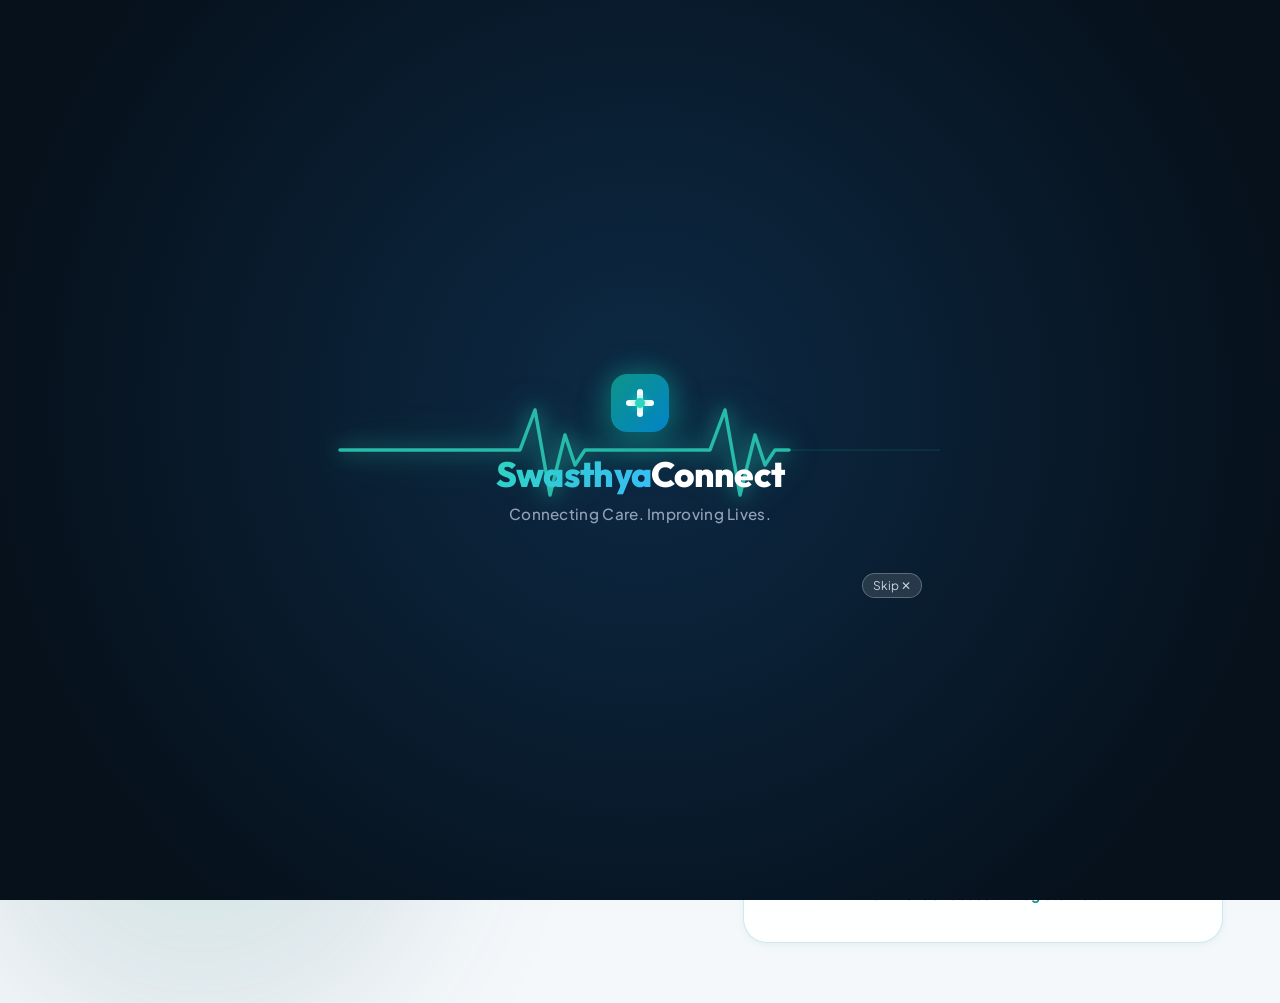
==== commit 9be85911: "Add premium healthcare-themed animations: 2-3s ECG pulse intro splash, live vitals telemetry, card s" ====
--- a/index.html
+++ b/index.html
@@ -10,6 +10,7 @@
   <link rel="manifest" href="manifest.json">
   <link rel="stylesheet" href="css/style.css">
   <link rel="stylesheet" href="css/auth.css">
+  <link rel="stylesheet" href="css/animations.css">
 </head>
 <body>
 
@@ -297,6 +298,7 @@
   <script src="js/i18n.js"></script>
   <script src="js/offline-manager.js"></script>
   <script src="js/theme.js"></script>
+  <script src="js/animations.js"></script>
   <script src="js/auth.js"></script>
 </body>
 </html>
--- a/css/animations.css
+++ b/css/animations.css
@@ -0,0 +1,405 @@
+/* ==========================================================================
+   SwasthyaConnect - Premium Medical & Healthcare Animation Design System
+   Modern + Medical + AI + Professional + Minimal
+   ========================================================================== */
+
+/* --------------------------------------------------------------------------
+   1. 2–3 Second ECG Pulse Intro Loading Screen
+   -------------------------------------------------------------------------- */
+.swasthya-medical-splash {
+  position: fixed;
+  inset: 0;
+  z-index: 100000;
+  background: radial-gradient(circle at 50% 45%, #0d2a45 0%, #06111c 80%);
+  display: flex;
+  align-items: center;
+  justify-content: center;
+  overflow: hidden;
+  transition: opacity 0.45s cubic-bezier(0.4, 0, 0.2, 1), transform 0.45s cubic-bezier(0.4, 0, 0.2, 1);
+  will-change: opacity, transform;
+}
+
+.swasthya-medical-splash.splash-fade-out {
+  opacity: 0;
+  transform: scale(1.04);
+  pointer-events: none;
+}
+
+.splash-inner {
+  position: relative;
+  width: 100%;
+  max-width: 600px;
+  height: 320px;
+  display: flex;
+  flex-direction: column;
+  align-items: center;
+  justify-content: center;
+  padding: 1.5rem;
+}
+
+/* ECG Heartbeat SVG Container */
+.splash-ecg-container {
+  position: absolute;
+  top: 50%;
+  left: 0;
+  right: 0;
+  transform: translateY(-50%);
+  height: 120px;
+  z-index: 1;
+  pointer-events: none;
+}
+
+.splash-ecg-svg {
+  width: 100%;
+  height: 100%;
+  overflow: visible;
+}
+
+.splash-ecg-guide {
+  fill: none;
+  stroke: rgba(13, 148, 136, 0.15);
+  stroke-width: 2;
+}
+
+.splash-ecg-line {
+  fill: none;
+  stroke: #2dd4bf;
+  stroke-width: 3.5;
+  stroke-linecap: round;
+  stroke-linejoin: round;
+  stroke-dasharray: 800;
+  stroke-dashoffset: 800;
+  filter: drop-shadow(0 0 10px rgba(45, 212, 191, 0.85)) drop-shadow(0 0 20px rgba(13, 148, 136, 0.5));
+  animation: ecg-draw 1.8s cubic-bezier(0.4, 0, 0.2, 1) forwards;
+}
+
+@keyframes ecg-draw {
+  0% {
+    stroke-dashoffset: 800;
+    opacity: 0;
+  }
+  20% {
+    opacity: 1;
+  }
+  85% {
+    stroke-dashoffset: 0;
+    opacity: 1;
+  }
+  100% {
+    stroke-dashoffset: 0;
+    opacity: 0.85;
+  }
+}
+
+/* Center Content & Medical AI Glow */
+.splash-center-content {
+  position: relative;
+  z-index: 2;
+  display: flex;
+  flex-direction: column;
+  align-items: center;
+  justify-content: center;
+}
+
+.splash-glow-ring {
+  position: absolute;
+  top: -15px;
+  width: 110px;
+  height: 110px;
+  border-radius: 50%;
+  background: radial-gradient(circle, rgba(13, 148, 136, 0.45) 0%, rgba(20, 184, 166, 0) 70%);
+  filter: blur(8px);
+  transform: scale(0.6);
+  opacity: 0;
+  animation: glow-expand 1.6s ease-out 0.7s forwards;
+}
+
+@keyframes glow-expand {
+  0% { transform: scale(0.4); opacity: 0; }
+  50% { opacity: 0.9; transform: scale(1.3); }
+  100% { transform: scale(1.1); opacity: 0.7; }
+}
+
+.splash-logo-symbol {
+  width: 58px;
+  height: 58px;
+  border-radius: 16px;
+  background: linear-gradient(135deg, #0d9488 0%, #0284c7 100%);
+  display: flex;
+  align-items: center;
+  justify-content: center;
+  position: relative;
+  box-shadow: 0 0 28px rgba(13, 148, 136, 0.6);
+  opacity: 0;
+  transform: scale(0.5);
+  animation: logo-pop 0.7s cubic-bezier(0.34, 1.56, 0.64, 1) 0.8s forwards;
+  margin-bottom: 1.25rem;
+}
+
+@keyframes logo-pop {
+  0% { opacity: 0; transform: scale(0.5) rotate(-10deg); }
+  100% { opacity: 1; transform: scale(1) rotate(0deg); }
+}
+
+.splash-cross-vertical {
+  position: absolute;
+  width: 6px;
+  height: 28px;
+  background: #ffffff;
+  border-radius: 4px;
+}
+
+.splash-cross-horizontal {
+  position: absolute;
+  width: 28px;
+  height: 6px;
+  background: #ffffff;
+  border-radius: 4px;
+}
+
+.splash-pulse-dot {
+  position: absolute;
+  width: 10px;
+  height: 10px;
+  border-radius: 50%;
+  background: #2dd4bf;
+  box-shadow: 0 0 10px #2dd4bf;
+  animation: dot-pulse 1.2s infinite ease-in-out 1.2s;
+}
+
+@keyframes dot-pulse {
+  0%, 100% { transform: scale(1); opacity: 1; }
+  50% { transform: scale(1.6); opacity: 0.7; }
+}
+
+.splash-brand-wrap {
+  text-align: center;
+  opacity: 0;
+  transform: translateY(12px);
+  animation: text-reveal 0.8s cubic-bezier(0.16, 1, 0.3, 1) 1.05s forwards;
+}
+
+@keyframes text-reveal {
+  0% { opacity: 0; transform: translateY(12px); }
+  100% { opacity: 1; transform: translateY(0); }
+}
+
+.splash-brand-title {
+  font-family: var(--font-heading, 'Outfit', sans-serif);
+  font-size: 2.2rem;
+  font-weight: 800;
+  color: #ffffff;
+  margin: 0 0 0.35rem 0;
+  letter-spacing: -0.02em;
+}
+
+.splash-brand-accent {
+  background: linear-gradient(135deg, #2dd4bf 0%, #38bdf8 100%);
+  -webkit-background-clip: text;
+  -webkit-text-fill-color: transparent;
+}
+
+.splash-brand-tagline {
+  font-family: var(--font-sans, sans-serif);
+  font-size: 0.95rem;
+  color: #94a3b8;
+  margin: 0;
+  font-weight: 500;
+  letter-spacing: 0.02em;
+}
+
+.splash-skip-btn {
+  position: absolute;
+  bottom: 12px;
+  right: 18px;
+  background: rgba(255, 255, 255, 0.12);
+  border: 1px solid rgba(255, 255, 255, 0.25);
+  color: #cbd5e1;
+  font-size: 0.75rem;
+  padding: 4px 10px;
+  border-radius: 20px;
+  cursor: pointer;
+  transition: all 0.2s ease;
+  z-index: 10;
+}
+
+.splash-skip-btn:hover {
+  background: rgba(255, 255, 255, 0.25);
+  color: #ffffff;
+}
+
+/* --------------------------------------------------------------------------
+   2. Page & Card Staggered Entrances
+   -------------------------------------------------------------------------- */
+.animate-fade-slide-up {
+  animation: fadeSlideUp 0.65s cubic-bezier(0.16, 1, 0.3, 1) both;
+}
+
+@keyframes fadeSlideUp {
+  0% {
+    opacity: 0;
+    transform: translateY(22px);
+  }
+  100% {
+    opacity: 1;
+    transform: translateY(0);
+  }
+}
+
+.animate-card-stagger {
+  animation: cardStagger 0.55s cubic-bezier(0.16, 1, 0.3, 1) both;
+}
+
+@keyframes cardStagger {
+  0% {
+    opacity: 0;
+    transform: translateY(18px) scale(0.98);
+  }
+  100% {
+    opacity: 1;
+    transform: translateY(0) scale(1);
+  }
+}
+
+.animate-tab-enter {
+  animation: tabEnter 0.35s cubic-bezier(0.16, 1, 0.3, 1) both;
+}
+
+@keyframes tabEnter {
+  0% {
+    opacity: 0;
+    transform: translateY(12px);
+  }
+  100% {
+    opacity: 1;
+    transform: translateY(0);
+  }
+}
+
+/* --------------------------------------------------------------------------
+   3. Live Medical Telemetry & Vitals Heartbeat Pulse
+   -------------------------------------------------------------------------- */
+.animate-vitals-live {
+  position: relative;
+}
+
+.animate-vitals-live::after {
+  content: '';
+  position: absolute;
+  top: 14px;
+  right: 14px;
+  width: 7px;
+  height: 7px;
+  border-radius: 50%;
+  background: var(--hospital-healing-green, #059669);
+  box-shadow: 0 0 8px rgba(5, 150, 105, 0.7);
+  animation: vitals-heartbeat 1.8s infinite ease-in-out;
+}
+
+@keyframes vitals-heartbeat {
+  0%, 100% {
+    transform: scale(1);
+    opacity: 0.8;
+  }
+  15% {
+    transform: scale(1.45);
+    opacity: 1;
+    box-shadow: 0 0 12px rgba(5, 150, 105, 0.9);
+  }
+  30% {
+    transform: scale(1.1);
+    opacity: 0.85;
+  }
+  45% {
+    transform: scale(1.5);
+    opacity: 1;
+    box-shadow: 0 0 14px rgba(5, 150, 105, 1);
+  }
+  60% {
+    transform: scale(1);
+    opacity: 0.8;
+  }
+}
+
+/* Emergency Beacon Pulse */
+.emergency-sos-pulse {
+  animation: sos-beacon 1.5s infinite cubic-bezier(0.4, 0, 0.2, 1);
+}
+
+@keyframes sos-beacon {
+  0%, 100% {
+    box-shadow: 0 0 0 0 rgba(225, 29, 72, 0.5);
+  }
+  50% {
+    box-shadow: 0 0 0 10px rgba(225, 29, 72, 0);
+  }
+}
+
+/* Gentle Floating Healthcare Icons */
+.animate-float-gentle {
+  animation: float-gentle 4s ease-in-out infinite;
+}
+
+@keyframes float-gentle {
+  0%, 100% {
+    transform: translateY(0);
+  }
+  50% {
+    transform: translateY(-5px);
+  }
+}
+
+/* --------------------------------------------------------------------------
+   4. Button Hover, Click & Ripple Micro-Animations
+   -------------------------------------------------------------------------- */
+.btn {
+  position: relative;
+  overflow: hidden;
+  transition: transform 0.18s cubic-bezier(0.34, 1.56, 0.64, 1), box-shadow 0.2s ease, background 0.2s ease;
+}
+
+.btn:hover {
+  transform: translateY(-2px);
+}
+
+.btn:active {
+  transform: translateY(0) scale(0.97);
+}
+
+.btn-ripple-wave {
+  position: absolute;
+  border-radius: 50%;
+  background: rgba(255, 255, 255, 0.35);
+  transform: scale(0);
+  animation: ripple-spread 0.6s linear;
+  pointer-events: none;
+}
+
+@keyframes ripple-spread {
+  to {
+    transform: scale(2.8);
+    opacity: 0;
+  }
+}
+
+/* --------------------------------------------------------------------------
+   5. Accessibility & Reduced Motion Support
+   -------------------------------------------------------------------------- */
+@media (prefers-reduced-motion: reduce) {
+  .swasthya-medical-splash,
+  .splash-ecg-line,
+  .splash-glow-ring,
+  .splash-logo-symbol,
+  .splash-brand-wrap,
+  .animate-fade-slide-up,
+  .animate-card-stagger,
+  .animate-tab-enter,
+  .animate-vitals-live::after,
+  .emergency-sos-pulse,
+  .animate-float-gentle {
+    animation: none !important;
+    transition: none !important;
+    opacity: 1 !important;
+    transform: none !important;
+  }
+}
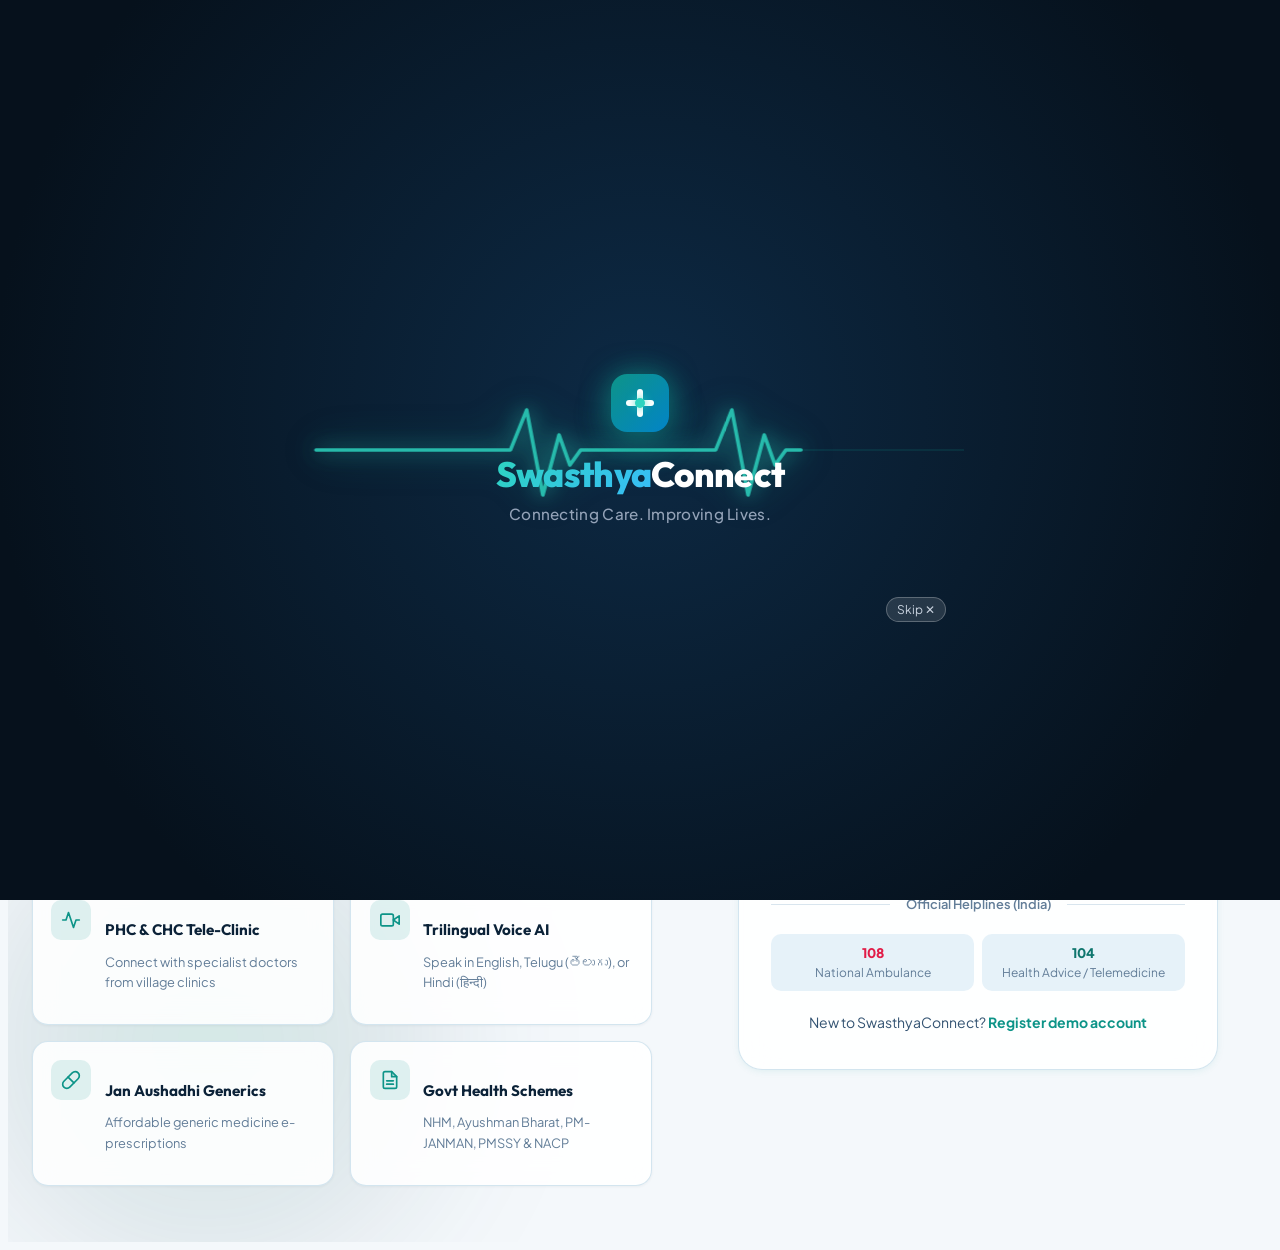
==== commit 1fd2e6ff: "Enhance rural healthcare platform: Add Low Data mode, doctor directory with filters, realistic India" ====
--- a/index.html
+++ b/index.html
@@ -3,7 +3,8 @@
 <head>
   <meta charset="UTF-8">
   <meta name="viewport" content="width=device-width, initial-scale=1.0">
-  <title>SwasthyaConnect | Modern Healthcare & Clinical Portal</title>
+  <title>SwasthyaConnect | Accessible Healthcare for Every Village</title>
+  <meta name="description" content="Connecting rural and underserved communities with accessible healthcare, doctors, appointments, health records and emergency support.">
   <meta name="theme-color" content="#0d9488">
   <meta name="apple-mobile-web-app-capable" content="yes">
   <meta name="apple-mobile-web-app-status-bar-style" content="default">
@@ -11,31 +12,206 @@
   <link rel="stylesheet" href="css/style.css">
   <link rel="stylesheet" href="css/auth.css">
   <link rel="stylesheet" href="css/animations.css">
+  <style>
+    /* Hero Action Buttons Grid */
+    .hero-actions-grid {
+      display: grid;
+      grid-template-columns: repeat(2, 1fr);
+      gap: 0.75rem;
+      margin: 1.25rem 0 0.5rem;
+    }
+    .hero-btn {
+      display: inline-flex;
+      align-items: center;
+      justify-content: center;
+      gap: 0.5rem;
+      padding: 0.85rem 1.15rem;
+      font-size: 0.95rem;
+      font-weight: 700;
+      border-radius: var(--radius-md);
+      text-decoration: none;
+      cursor: pointer;
+      transition: all var(--transition-fast);
+      text-align: center;
+      border: 1px solid transparent;
+    }
+    .hero-btn-primary {
+      background: var(--primary-gradient);
+      color: #ffffff;
+      box-shadow: 0 4px 14px rgba(13, 148, 136, 0.3);
+    }
+    .hero-btn-primary:hover {
+      background: var(--primary-gradient-hover);
+      transform: translateY(-2px);
+      color: #ffffff;
+    }
+    .hero-btn-secondary {
+      background: var(--bg-surface);
+      color: var(--hospital-teal-800);
+      border-color: var(--border-subtle);
+    }
+    .hero-btn-secondary:hover {
+      background: var(--bg-hover);
+      transform: translateY(-2px);
+    }
+    .hero-btn-voice {
+      background: linear-gradient(135deg, #0f766e 0%, #14b8a6 100%);
+      color: #ffffff;
+      box-shadow: 0 4px 14px rgba(20, 184, 166, 0.3);
+    }
+    .hero-btn-voice:hover {
+      transform: translateY(-2px);
+      filter: brightness(1.1);
+    }
+    .hero-btn-emergency {
+      background: var(--emergency-gradient);
+      color: #ffffff;
+      box-shadow: 0 4px 14px rgba(225, 29, 72, 0.3);
+    }
+    .hero-btn-emergency:hover {
+      transform: translateY(-2px);
+      filter: brightness(1.1);
+    }
+    .prototype-disclaimer-note {
+      font-size: 0.8rem;
+      color: var(--text-muted);
+      line-height: 1.4;
+      padding: 0.6rem 0.85rem;
+      background: rgba(13, 148, 136, 0.06);
+      border-left: 3px solid var(--hospital-teal-600);
+      border-radius: var(--radius-xs);
+      margin-top: 0.5rem;
+    }
+    .low-data-btn {
+      padding: 0.35rem 0.65rem;
+      font-size: 0.8rem;
+      font-weight: 700;
+      border-radius: var(--radius-sm);
+      border: 1px solid var(--border-subtle);
+      background: var(--bg-surface);
+      color: var(--text-secondary);
+      cursor: pointer;
+      display: inline-flex;
+      align-items: center;
+      gap: 4px;
+      transition: all var(--transition-fast);
+    }
+    .low-data-btn.active {
+      background: var(--hospital-teal-600);
+      color: #ffffff;
+      border-color: var(--hospital-teal-600);
+    }
+    /* Main Navigation */
+    .nav-links-desktop {
+      display: flex;
+      align-items: center;
+      gap: 1.25rem;
+      list-style: none;
+      margin: 0;
+      padding: 0;
+    }
+    .nav-links-desktop a {
+      color: var(--text-secondary);
+      text-decoration: none;
+      font-size: 0.875rem;
+      font-weight: 600;
+      transition: color var(--transition-fast);
+    }
+    .nav-links-desktop a:hover,
+    .nav-links-desktop a.active {
+      color: var(--hospital-teal-600);
+    }
+    .hamburger-btn {
+      display: none;
+      background: none;
+      border: none;
+      color: var(--text-primary);
+      cursor: pointer;
+      padding: 6px;
+    }
+    /* Mobile Drawer */
+    .mobile-drawer {
+      display: none;
+      position: fixed;
+      top: 0;
+      left: 0;
+      width: 280px;
+      height: 100vh;
+      background: var(--bg-surface);
+      box-shadow: var(--shadow-lg);
+      z-index: 9999;
+      padding: 1.5rem;
+      flex-direction: column;
+      gap: 1rem;
+      transform: translateX(-100%);
+      transition: transform var(--transition-normal);
+    }
+    .mobile-drawer.open {
+      transform: translateX(0);
+    }
+    .mobile-drawer-overlay {
+      display: none;
+      position: fixed;
+      inset: 0;
+      background: rgba(0, 0, 0, 0.5);
+      z-index: 9998;
+    }
+    .mobile-drawer-overlay.open {
+      display: block;
+    }
+    @media (max-width: 992px) {
+      .nav-links-desktop { display: none; }
+      .hamburger-btn { display: flex; }
+      .mobile-drawer { display: flex; }
+      .hero-actions-grid { grid-template-columns: 1fr; }
+    }
+  </style>
 </head>
 <body>
 
-  <!-- Hospital Emergency & Accreditation Top Ticker -->
+  <!-- Hospital Emergency & Mission Top Ticker -->
   <div class="emergency-top-ticker">
     <div class="emergency-ticker-left">
-      <span class="pulse-dot" style="color: #ffffff;"></span>
-      <span>24x7 Emergency Trauma & Ambulance: <strong class="emergency-ticker-phone">108 / +91-800-SWASTHYA</strong></span>
+      <span class="pulse-dot" style="background: #ffffff;"></span>
+      <span>Emergency Services: <strong>108 (Ambulance) / 112 (National Emergency)</strong></span>
     </div>
     <div class="emergency-ticker-right">
-      <span>🏥 Metro Health Academic Medical Center</span>
-      <span>⭐ NABH & JCI Accredited Hospital</span>
+      <span>🏥 SwasthyaConnect</span>
+      <span>Accessible Healthcare for Every Village</span>
     </div>
   </div>
 
   <!-- App Header -->
   <header class="app-header">
-    <a href="index.html" class="brand-logo">
-      <div class="brand-icon">
-        <svg class="icon" style="width:22px; height:22px;" viewBox="0 0 24 24"><path d="M22 12h-4l-3 9L9 3l-3 9H2"/></svg>
-      </div>
-      <span>Swasthya<span style="color:var(--hospital-teal-600); font-weight:700;">Connect</span></span>
-    </a>
+    <div style="display:flex; align-items:center; gap: 0.75rem;">
+      <button class="hamburger-btn" id="mobile-menu-open-btn" aria-label="Open Navigation Menu">
+        <svg class="icon" viewBox="0 0 24 24"><line x1="3" y1="12" x2="21" y2="12"/><line x1="3" y1="6" x2="21" y2="6"/><line x1="3" y1="18" x2="21" y2="18"/></svg>
+      </button>
+      <a href="index.html" class="brand-logo">
+        <div class="brand-icon">
+          <svg class="icon" style="width:22px; height:22px;" viewBox="0 0 24 24"><path d="M22 12h-4l-3 9L9 3l-3 9H2"/></svg>
+        </div>
+        <span>Swasthya<span style="color:var(--hospital-teal-600); font-weight:700;">Connect</span></span>
+      </a>
+    </div>
+
+    <!-- Desktop Navigation Links -->
+    <nav class="nav-links-desktop" aria-label="Main Navigation">
+      <a href="index.html" class="active" data-i18n="navHome">Home</a>
+      <a href="patient.html#doctors" data-i18n="navFindDoctor">Find Doctor</a>
+      <a href="patient.html#appointments" data-i18n="navAppointments">Appointments</a>
+      <a href="patient.html#records" data-i18n="navHealthRecords">Health Records</a>
+      <a href="patient.html#schemes" data-i18n="navSchemes">Health Schemes</a>
+      <a href="javascript:void(0)" onclick="if(window.SwasthyaVoiceAssistant) SwasthyaVoiceAssistant.toggleAssistant(true)" data-i18n="navVoiceAssistant">Voice Assistant</a>
+      <a href="#about" data-i18n="navAbout">About</a>
+    </nav>
 
     <div class="nav-actions">
+      <!-- Low Data Mode Toggle -->
+      <button class="low-data-btn low-data-toggle-btn" aria-pressed="false" title="Toggle Low Data Mode for rural low-bandwidth">
+        <span>⚡ Low Data</span>
+      </button>
+
       <!-- Language Switcher (English, Hindi, Telugu) -->
       <div class="lang-switcher-wrap" title="Change Language / भाषा बदलें / భాషను మార్చండి">
         <svg class="icon lang-globe-icon" viewBox="0 0 24 24" style="width:16px; height:16px; margin-right:4px;">
@@ -59,36 +235,88 @@
     </div>
   </header>
 
-  <!-- Main Auth Wrapper -->
+  <!-- Mobile Drawer Menu -->
+  <div class="mobile-drawer-overlay" id="mobile-drawer-overlay"></div>
+  <aside class="mobile-drawer" id="mobile-drawer" aria-label="Mobile Navigation">
+    <div style="display:flex; align-items:center; justify-content:space-between; border-bottom:1px solid var(--border-light); padding-bottom:0.75rem;">
+      <span style="font-weight:800; font-size:1.1rem; color:var(--hospital-teal-800);">SwasthyaConnect</span>
+      <button class="btn-icon" id="mobile-menu-close-btn" aria-label="Close menu">
+        <svg class="icon" viewBox="0 0 24 24"><line x1="18" y1="6" x2="6" y2="18"/><line x1="6" y1="6" x2="18" y2="18"/></svg>
+      </button>
+    </div>
+    <nav style="display:flex; flex-direction:column; gap:0.85rem; margin-top:0.5rem;">
+      <a href="index.html" style="font-weight:700; color:var(--hospital-teal-600); text-decoration:none;">🏠 Home</a>
+      <a href="patient.html#doctors" style="text-decoration:none; color:var(--text-primary);">👨‍⚕️ Find Doctor</a>
+      <a href="patient.html#appointments" style="text-decoration:none; color:var(--text-primary);">📅 Book Appointment</a>
+      <a href="patient.html#records" style="text-decoration:none; color:var(--text-primary);">📁 Health Records</a>
+      <a href="patient.html#schemes" style="text-decoration:none; color:var(--text-primary);">🏛️ Government Health Schemes</a>
+      <a href="javascript:void(0)" onclick="document.getElementById('mobile-drawer').classList.remove('open'); document.getElementById('mobile-drawer-overlay').classList.remove('open'); if(window.SwasthyaVoiceAssistant) SwasthyaVoiceAssistant.toggleAssistant(true);" style="text-decoration:none; color:var(--text-primary);">🎙️ Voice Assistant</a>
+      <a href="patient.html#emergency" style="text-decoration:none; color:var(--hospital-cross-red); font-weight:700;">🚨 Emergency Help (108 / 112)</a>
+    </nav>
+    <div style="margin-top:auto; display:flex; flex-direction:column; gap:0.5rem; padding-top:1rem; border-top:1px solid var(--border-light);">
+      <a href="patient-login.html" class="btn btn-primary" style="text-align:center;">Patient Portal Sign In</a>
+      <a href="doctor-login.html" class="btn btn-secondary" style="text-align:center;">Doctor Portal Sign In</a>
+    </div>
+  </aside>
+
+  <!-- Main Content Wrapper -->
   <div class="auth-wrapper">
     <div class="ambient-glow-1"></div>
     <div class="ambient-glow-2"></div>
 
     <main class="auth-container">
       
-      <!-- Left Hero Showcase -->
+      <!-- Left Hero Showcase (Rural Healthcare Focused) -->
       <section class="auth-hero">
         <div class="auth-hero-badge">
           <span class="pulse-dot"></span>
-          <span>HIPAA COMPLIANT &bull; 256-BIT ENCRYPTION</span>
+          <span>Privacy-focused prototype &bull; Demo data only</span>
         </div>
 
         <h1 class="auth-hero-title">
-          Intelligent Healthcare for <span class="gradient-text">Patients & Clinicians</span>
+          Accessible Healthcare for <span class="gradient-text">Every Village</span>
         </h1>
 
         <p class="auth-hero-desc">
-          Experience frictionless care coordination with real-time biometric vitals monitoring, 1-click e-prescriptions, encrypted telehealth rooms, and integrated health records.
+          SwasthyaConnect helps rural and underserved communities find healthcare services, connect with doctors, manage appointments and access health information.
         </p>
 
-        <div class="auth-feature-list">
+        <!-- 4 Prominent Action Buttons -->
+        <div class="hero-actions-grid">
+          <a href="patient.html#doctors" class="hero-btn hero-btn-primary">
+            <svg class="icon" viewBox="0 0 24 24"><circle cx="11" cy="11" r="8"/><line x1="21" y1="21" x2="16.65" y2="16.65"/></svg>
+            <span>Find a Doctor</span>
+          </a>
+
+          <a href="patient.html#appointments" class="hero-btn hero-btn-secondary">
+            <svg class="icon" viewBox="0 0 24 24"><rect x="3" y="4" width="18" height="18" rx="2" ry="2"/><line x1="16" y1="2" x2="16" y2="6"/><line x1="8" y1="2" x2="8" y2="6"/><line x1="3" y1="10" x2="21" y2="10"/></svg>
+            <span>Book Appointment</span>
+          </a>
+
+          <button type="button" class="hero-btn hero-btn-voice" onclick="if(window.SwasthyaVoiceAssistant) SwasthyaVoiceAssistant.toggleAssistant(true);">
+            <svg class="icon" viewBox="0 0 24 24"><path d="M12 1a3 3 0 0 0-3 3v8a3 3 0 0 0 6 0V4a3 3 0 0 0-3-3z"/><path d="M19 10v2a7 7 0 0 1-14 0v-2"/><line x1="12" y1="19" x2="12" y2="23"/><line x1="8" y1="23" x2="16" y2="23"/></svg>
+            <span>🎙️ Open Voice Assistant</span>
+          </button>
+
+          <a href="patient.html#emergency" class="hero-btn hero-btn-emergency">
+            <svg class="icon" viewBox="0 0 24 24"><path d="M10.29 3.86L1.82 18a2 2 0 0 0 1.71 3h16.94a2 2 0 0 0 1.71-3L13.71 3.86a2 2 0 0 0-3.42 0z"/><line x1="12" y1="9" x2="12" y2="13"/><line x1="12" y1="17" x2="12.01" y2="17"/></svg>
+            <span>Emergency Help</span>
+          </a>
+        </div>
+
+        <div class="prototype-disclaimer-note">
+          ℹ️ <strong>Prototype Notice:</strong> This prototype uses demo data and is not intended for storing real medical information. Designed for rural accessibility and Smart India Hackathon demonstrations.
+        </div>
+
+        <!-- Rural Features Grid -->
+        <div class="auth-feature-list" id="about">
           <div class="auth-feature-item">
             <div class="auth-feature-icon">
               <svg class="icon" viewBox="0 0 24 24"><path d="M22 12h-4l-3 9L9 3l-3 9H2"/></svg>
             </div>
             <div class="auth-feature-text">
-              <h4>Live Telemetry</h4>
-              <p>Continuous vitals & blood pressure sync</p>
+              <h4>PHC & CHC Tele-Clinic</h4>
+              <p>Connect with specialist doctors from village clinics</p>
             </div>
           </div>
 
@@ -97,8 +325,8 @@
               <svg class="icon" viewBox="0 0 24 24"><polygon points="23 7 16 12 23 17 23 7"/><rect x="1" y="5" width="15" height="14" rx="2" ry="2"/></svg>
             </div>
             <div class="auth-feature-text">
-              <h4>HD Telehealth</h4>
-              <p>Encrypted WebRTC virtual consultations</p>
+              <h4>Trilingual Voice AI</h4>
+              <p>Speak in English, Telugu (తెలుగు), or Hindi (हिन्दी)</p>
             </div>
           </div>
 
@@ -107,8 +335,8 @@
               <svg class="icon" viewBox="0 0 24 24"><path d="m10.5 20.5 10-10a4.95 4.95 0 1 0-7-7l-10 10a4.95 4.95 0 1 0 7 7Z"/><path d="m8.5 8.5 7 7"/></svg>
             </div>
             <div class="auth-feature-text">
-              <h4>E-Prescriptions</h4>
-              <p>Direct pharmacy dispatch & refill tracking</p>
+              <h4>Jan Aushadhi Generics</h4>
+              <p>Affordable generic medicine e-prescriptions</p>
             </div>
           </div>
 
@@ -117,20 +345,20 @@
               <svg class="icon" viewBox="0 0 24 24"><path d="M14 2H6a2 2 0 0 0-2 2v16a2 2 0 0 0 2 2h12a2 2 0 0 0 2-2V8z"/><polyline points="14 2 14 8 20 8"/><line x1="16" y1="13" x2="8" y2="13"/><line x1="16" y1="17" x2="8" y2="17"/></svg>
             </div>
             <div class="auth-feature-text">
-              <h4>Unified EHR</h4>
-              <p>Complete medical history & diagnostic labs</p>
+              <h4>Govt Health Schemes</h4>
+              <p>NHM, Ayushman Bharat, PM-JANMAN, PMSSY & NACP</p>
             </div>
           </div>
         </div>
       </section>
 
-      <!-- Right Auth Card -->
+      <!-- Right Auth / Demo Gateway Card -->
       <section class="auth-card-container">
         <div class="glass-panel auth-card">
           
           <div class="auth-card-header">
-            <h2 class="auth-card-title">Welcome to SwasthyaConnect</h2>
-            <p class="auth-card-subtitle" id="role-badge-text">Patient Portal Sign In</p>
+            <h2 class="auth-card-title">SwasthyaConnect Portal</h2>
+            <p class="auth-card-subtitle" id="role-badge-text">Demo Access & Authentication Gateway</p>
           </div>
 
           <!-- Role Switcher -->
@@ -141,7 +369,7 @@
             </button>
             <button type="button" class="role-tab-btn" id="role-doctor-btn" role="tab" aria-selected="false">
               <svg class="icon" viewBox="0 0 24 24"><path d="M4.8 2.3A.3.3 0 1 0 5 2H4a2 2 0 0 0-2 2v5a6 6 0 0 0 6 6v0a6 6 0 0 0 6-6V4a2 2 0 0 0-2-2h-1a.2.2 0 1 0 .3.3"/><path d="M8 15v1a6 6 0 0 0 6 6v0a6 6 0 0 0 6-6v-4"/><circle cx="20" cy="10" r="2"/></svg>
-              <span>Doctor / MD</span>
+              <span>Doctor Portal</span>
             </button>
           </div>
 
@@ -149,16 +377,16 @@
           <div class="demo-quick-access">
             <div class="demo-quick-title">
               <span>⚡ One-Click Demo Access</span>
-              <span style="font-size:0.7rem; font-weight:normal; opacity:0.8;">Instant Fill</span>
+              <span style="font-size:0.7rem; font-weight:normal; opacity:0.8;">Instant Access</span>
             </div>
             <div class="demo-buttons-grid">
               <button type="button" class="btn-demo-pill" id="demo-patient-btn">
                 <span class="demo-avatar-dot dot-patient">AJ</span>
-                <span>Alex (Patient)</span>
+                <span>Alex (Demo Patient)</span>
               </button>
               <button type="button" class="btn-demo-pill" id="demo-doctor-btn">
                 <span class="demo-avatar-dot dot-doctor">SL</span>
-                <span>Dr. Sarah (MD)</span>
+                <span>Dr. Sarah (Demo MD)</span>
               </button>
             </div>
           </div>
@@ -166,7 +394,7 @@
           <!-- Login Form -->
           <form id="login-form" autocomplete="on">
             <div class="form-group">
-              <label class="form-label" for="auth-email">Email or Medical Record Number</label>
+              <label class="form-label" for="auth-email">Email or Health Record Identifier</label>
               <div class="input-with-icon">
                 <span class="input-icon-left">
                   <svg class="icon" viewBox="0 0 24 24"><path d="M4 4h16c1.1 0 2 .9 2 2v12c0 1.1-.9 2-2 2H4c-1.1 0-2-.9-2-2V6c0-1.1.9-2 2-2z"/><polyline points="22,6 12,13 2,6"/></svg>
@@ -184,42 +412,35 @@
                 <span class="input-icon-left">
                   <svg class="icon" viewBox="0 0 24 24"><rect x="3" y="11" width="18" height="11" rx="2" ry="2"/><path d="M7 11V7a5 5 0 0 1 10 0v4"/></svg>
                 </span>
-                <input type="password" id="auth-password" class="form-control" placeholder="Enter your password" required value="PatientSecurePass123!">
+                <input type="password" id="auth-password" class="form-control" placeholder="Enter password" required value="PatientSecurePass123!">
                 <button type="button" class="password-toggle-btn" id="toggle-password-btn" aria-label="Toggle password visibility">
                   <svg class="icon" viewBox="0 0 24 24"><path d="M1 12s4-8 11-8 11 8 11 8-4 8-11 8-11-8-11-8z"/><circle cx="12" cy="12" r="3"/></svg>
                 </button>
               </div>
             </div>
 
-            <div style="display:flex; align-items:center; justify-content:space-between; margin-bottom: 1.5rem; font-size: 0.875rem;">
-              <label style="display:flex; align-items:center; gap: 0.5rem; cursor:pointer;">
-                <input type="checkbox" id="remember-me" checked>
-                <span>Remember this workstation</span>
-              </label>
-            </div>
-
-            <button type="submit" class="btn btn-primary btn-lg" style="width: 100%;">
-              <span>Sign In to SwasthyaConnect</span>
+            <button type="submit" class="btn btn-primary btn-lg" style="width: 100%; margin-top: 0.5rem;">
+              <span>Sign In (Demo Mode)</span>
               <svg class="icon" viewBox="0 0 24 24"><line x1="5" y1="12" x2="19" y2="12"/><polyline points="12 5 19 12 12 19"/></svg>
             </button>
           </form>
 
-          <div class="auth-divider">or sign in with</div>
-
-          <div class="social-auth-grid">
-            <button type="button" class="btn-social" id="biometric-login-btn">
-              <svg class="icon" style="color:var(--primary-600);" viewBox="0 0 24 24"><path d="M12 2a10 10 0 0 0-10 10c0 4.42 2.87 8.17 6.84 9.5.5.08.66-.23.66-.5v-1.69c-2.77.6-3.36-1.34-3.36-1.34-.46-1.16-1.11-1.47-1.11-1.47-.91-.62.07-.6.07-.6 1 .07 1.53 1.03 1.53 1.03.87 1.52 2.34 1.07 2.91.83.1-.65.35-1.09.63-1.34-2.22-.25-4.55-1.11-4.55-4.92 0-1.11.38-2 1.03-2.71-.1-.25-.45-1.29.1-2.64 0 0 .84-.27 2.75 1.02.79-.22 1.65-.33 2.5-.33.85 0 1.71.11 2.5.33 1.91-1.29 2.75-1.02 2.75-1.02.55 1.35.2 2.39.1 2.64.65.71 1.03 1.6 1.03 2.71 0 3.82-2.34 4.66-4.57 4.91.36.31.69.92.69 1.85V21c0 .27.16.59.67.5C19.14 20.16 22 16.42 22 12A10 10 0 0 0 12 2z"/></svg>
-              <span>Touch / Face ID</span>
-            </button>
-            <button type="button" class="btn-social" onclick="PulseCareUI.showToast('SSO Redirect', 'Redirecting to Hospital Active Directory SSO...', 'info')">
-              <svg class="icon" style="color:var(--accent-emerald);" viewBox="0 0 24 24"><rect x="3" y="3" width="7" height="7"/><rect x="14" y="3" width="7" height="7"/><rect x="14" y="14" width="7" height="7"/><rect x="3" y="14" width="7" height="7"/></svg>
-              <span>Hospital SSO</span>
-            </button>
-          </div>
-
-          <div class="auth-footer-text">
-            Don't have an account? 
-            <a href="#" style="font-weight:700;" onclick="event.preventDefault(); PulseCareUI.openModal('register-modal');">Register here</a>
+          <div class="auth-divider">Official Helplines (India)</div>
+
+          <div style="display:grid; grid-template-columns: repeat(2, 1fr); gap: 0.5rem; text-align: center; font-size: 0.825rem;">
+            <div style="padding: 0.5rem; background: var(--bg-hover); border-radius: var(--radius-sm);">
+              <div style="font-weight: 800; color: var(--hospital-cross-red);">108</div>
+              <div style="font-size: 0.75rem; color: var(--text-muted);">National Ambulance</div>
+            </div>
+            <div style="padding: 0.5rem; background: var(--bg-hover); border-radius: var(--radius-sm);">
+              <div style="font-weight: 800; color: var(--hospital-teal-700);">104</div>
+              <div style="font-size: 0.75rem; color: var(--text-muted);">Health Advice / Telemedicine</div>
+            </div>
+          </div>
+
+          <div class="auth-footer-text" style="margin-top:1.25rem;">
+            New to SwasthyaConnect? 
+            <a href="#" style="font-weight:700;" onclick="event.preventDefault(); PulseCareUI.openModal('register-modal');">Register demo account</a>
           </div>
 
         </div>
@@ -232,7 +453,7 @@
   <div class="modal-overlay" id="register-modal">
     <div class="modal-content">
       <div class="modal-header">
-        <h3 class="modal-title">Create SwasthyaConnect Account</h3>
+        <h3 class="modal-title">Create SwasthyaConnect Demo Account</h3>
         <button class="btn-icon" data-close-modal="register-modal" aria-label="Close modal">
           <svg class="icon" viewBox="0 0 24 24"><line x1="18" y1="6" x2="6" y2="18"/><line x1="6" y1="6" x2="18" y2="18"/></svg>
         </button>
@@ -240,28 +461,31 @@
       <form id="register-form">
         <div class="modal-body">
           <div class="form-group">
-            <label class="form-label" for="reg-name">Full Legal Name</label>
-            <input type="text" id="reg-name" class="form-control" placeholder="e.g. Alex Johnson" required>
+            <label class="form-label" for="reg-name">Full Name</label>
+            <input type="text" id="reg-name" class="form-control" placeholder="e.g. Ramesh Kumar" required>
           </div>
           <div class="form-group">
             <label class="form-label" for="reg-email">Email Address</label>
-            <input type="email" id="reg-email" class="form-control" placeholder="name@domain.com" required>
+            <input type="email" id="reg-email" class="form-control" placeholder="ramesh@example.com" required>
           </div>
           <div class="form-group">
-            <label class="form-label" for="reg-role">Account Type</label>
+            <label class="form-label" for="reg-role">Account Role</label>
             <select id="reg-role" class="form-control">
-              <option value="patient">Patient Care Portal</option>
-              <option value="doctor">Doctor / Clinician Portal</option>
+              <option value="patient">Patient Portal</option>
+              <option value="doctor">Doctor Portal (Verification Required)</option>
             </select>
           </div>
           <div class="form-group">
-            <label class="form-label" for="reg-password">Create Secure Password</label>
-            <input type="password" id="reg-password" class="form-control" placeholder="Minimum 8 characters with numbers & symbols" required>
-          </div>
+            <label class="form-label" for="reg-password">Password</label>
+            <input type="password" id="reg-password" class="form-control" placeholder="Minimum 6 characters" required>
+          </div>
+          <p style="font-size:0.75rem; color:var(--text-muted); margin-top:0.25rem;">
+            * Note: Doctor accounts require clinical verification in production. In this prototype, demo mode is enabled.
+          </p>
         </div>
         <div class="modal-footer">
           <button type="button" class="btn btn-secondary" data-close-modal="register-modal">Cancel</button>
-          <button type="submit" class="btn btn-primary">Complete Registration</button>
+          <button type="submit" class="btn btn-primary">Create Demo Account</button>
         </div>
       </form>
     </div>
@@ -271,13 +495,13 @@
   <div class="modal-overlay" id="forgot-modal">
     <div class="modal-content">
       <div class="modal-header">
-        <h3 class="modal-title">Reset Security Credentials</h3>
+        <h3 class="modal-title">Reset Credentials (Demo)</h3>
         <button class="btn-icon" data-close-modal="forgot-modal" aria-label="Close modal">
           <svg class="icon" viewBox="0 0 24 24"><line x1="18" y1="6" x2="6" y2="18"/><line x1="6" y1="6" x2="18" y2="18"/></svg>
         </button>
       </div>
       <div class="modal-body">
-        <p style="margin-bottom: 1.25rem;">Enter the verified email address associated with your medical chart or staff ID. We will send you an encrypted verification code.</p>
+        <p style="margin-bottom: 1.25rem;">Enter your registered email address to receive password reset instructions.</p>
         <div class="form-group">
           <label class="form-label">Registered Email</label>
           <input type="email" class="form-control" placeholder="e.g. alex.johnson@example.com" value="alex.johnson@example.com">
@@ -285,7 +509,7 @@
       </div>
       <div class="modal-footer">
         <button type="button" class="btn btn-secondary" data-close-modal="forgot-modal">Cancel</button>
-        <button type="button" class="btn btn-primary" onclick="PulseCareUI.closeModal('forgot-modal'); PulseCareUI.showToast('Reset Link Dispatched', 'Password reset instructions sent to your email inbox.', 'info');">Send Reset Link</button>
+        <button type="button" class="btn btn-primary" onclick="PulseCareUI.closeModal('forgot-modal'); PulseCareUI.showToast('Demo Reset Link', 'Password reset simulated for demo account.', 'info');">Send Reset Instructions</button>
       </div>
     </div>
   </div>
@@ -300,5 +524,32 @@
   <script src="js/theme.js"></script>
   <script src="js/animations.js"></script>
   <script src="js/auth.js"></script>
+  <script src="js/voice-assistant.js"></script>
+  <script>
+    // Mobile Drawer Navigation Toggles
+    const openBtn = document.getElementById('mobile-menu-open-btn');
+    const closeBtn = document.getElementById('mobile-menu-close-btn');
+    const drawer = document.getElementById('mobile-drawer');
+    const overlay = document.getElementById('mobile-drawer-overlay');
+
+    if (openBtn && drawer && overlay) {
+      openBtn.addEventListener('click', () => {
+        drawer.classList.add('open');
+        overlay.classList.add('open');
+      });
+    }
+    if (closeBtn && drawer && overlay) {
+      closeBtn.addEventListener('click', () => {
+        drawer.classList.remove('open');
+        overlay.classList.remove('open');
+      });
+    }
+    if (overlay && drawer) {
+      overlay.addEventListener('click', () => {
+        drawer.classList.remove('open');
+        overlay.classList.remove('open');
+      });
+    }
+  </script>
 </body>
 </html>
--- a/css/style.css
+++ b/css/style.css
@@ -92,12 +92,40 @@
   --shadow-sm: 0 4px 12px -2px rgba(0, 0, 0, 0.5);
   --shadow-md: 0 10px 30px -4px rgba(0, 0, 0, 0.6);
   --shadow-lg: 0 20px 40px -8px rgba(0, 0, 0, 0.7);
-  --shadow-glow: 0 0 30px rgba(13, 148, 136, 0.35);
+/* Rural Low Data Mode (Optimized for low-bandwidth connections) */
+.low-data-mode *,
+.low-data-mode *::before,
+.low-data-mode *::after {
+  animation-duration: 0.001ms !important;
+  animation-iteration-count: 1 !important;
+  transition-duration: 0.001ms !important;
+  box-shadow: none !important;
+  text-shadow: none !important;
+  backdrop-filter: none !important;
+  -webkit-backdrop-filter: none !important;
+}
+
+.low-data-mode {
+  --primary-gradient: #0d9488 !important;
+  --primary-gradient-hover: #0f766e !important;
+  --accent-emerald-gradient: #059669 !important;
+  --hospital-red-gradient: #e11d48 !important;
+  --emergency-gradient: #dc2626 !important;
+}
+
+.low-data-mode .ambient-glow-1,
+.low-data-mode .ambient-glow-2,
+.low-data-mode .ambient-blob,
+.low-data-mode .glow-orb {
+  display: none !important;
 }
 
 /* Base Reset */
 *, *::before, *::after {
   box-sizing: border-box;
+  margin: 0;
+  padding: 0;
+}
   margin: 0;
   padding: 0;
 }
